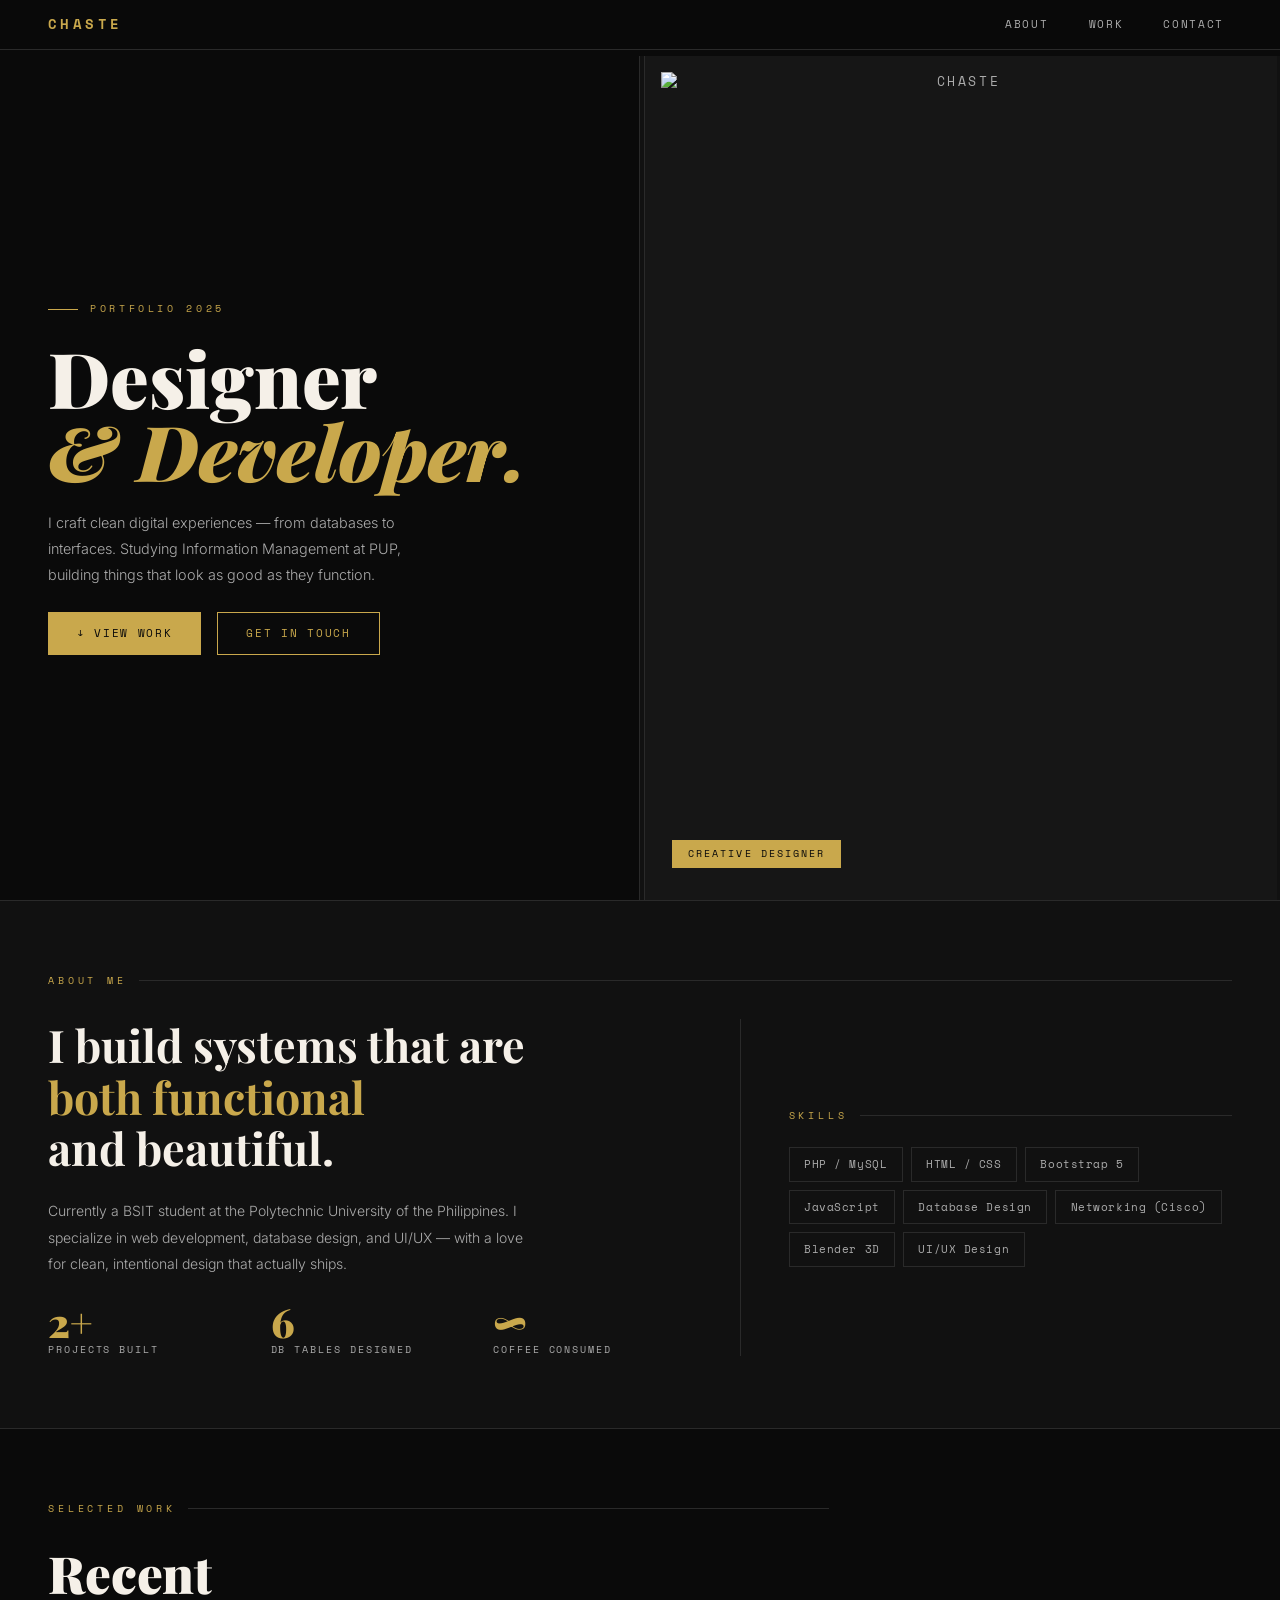
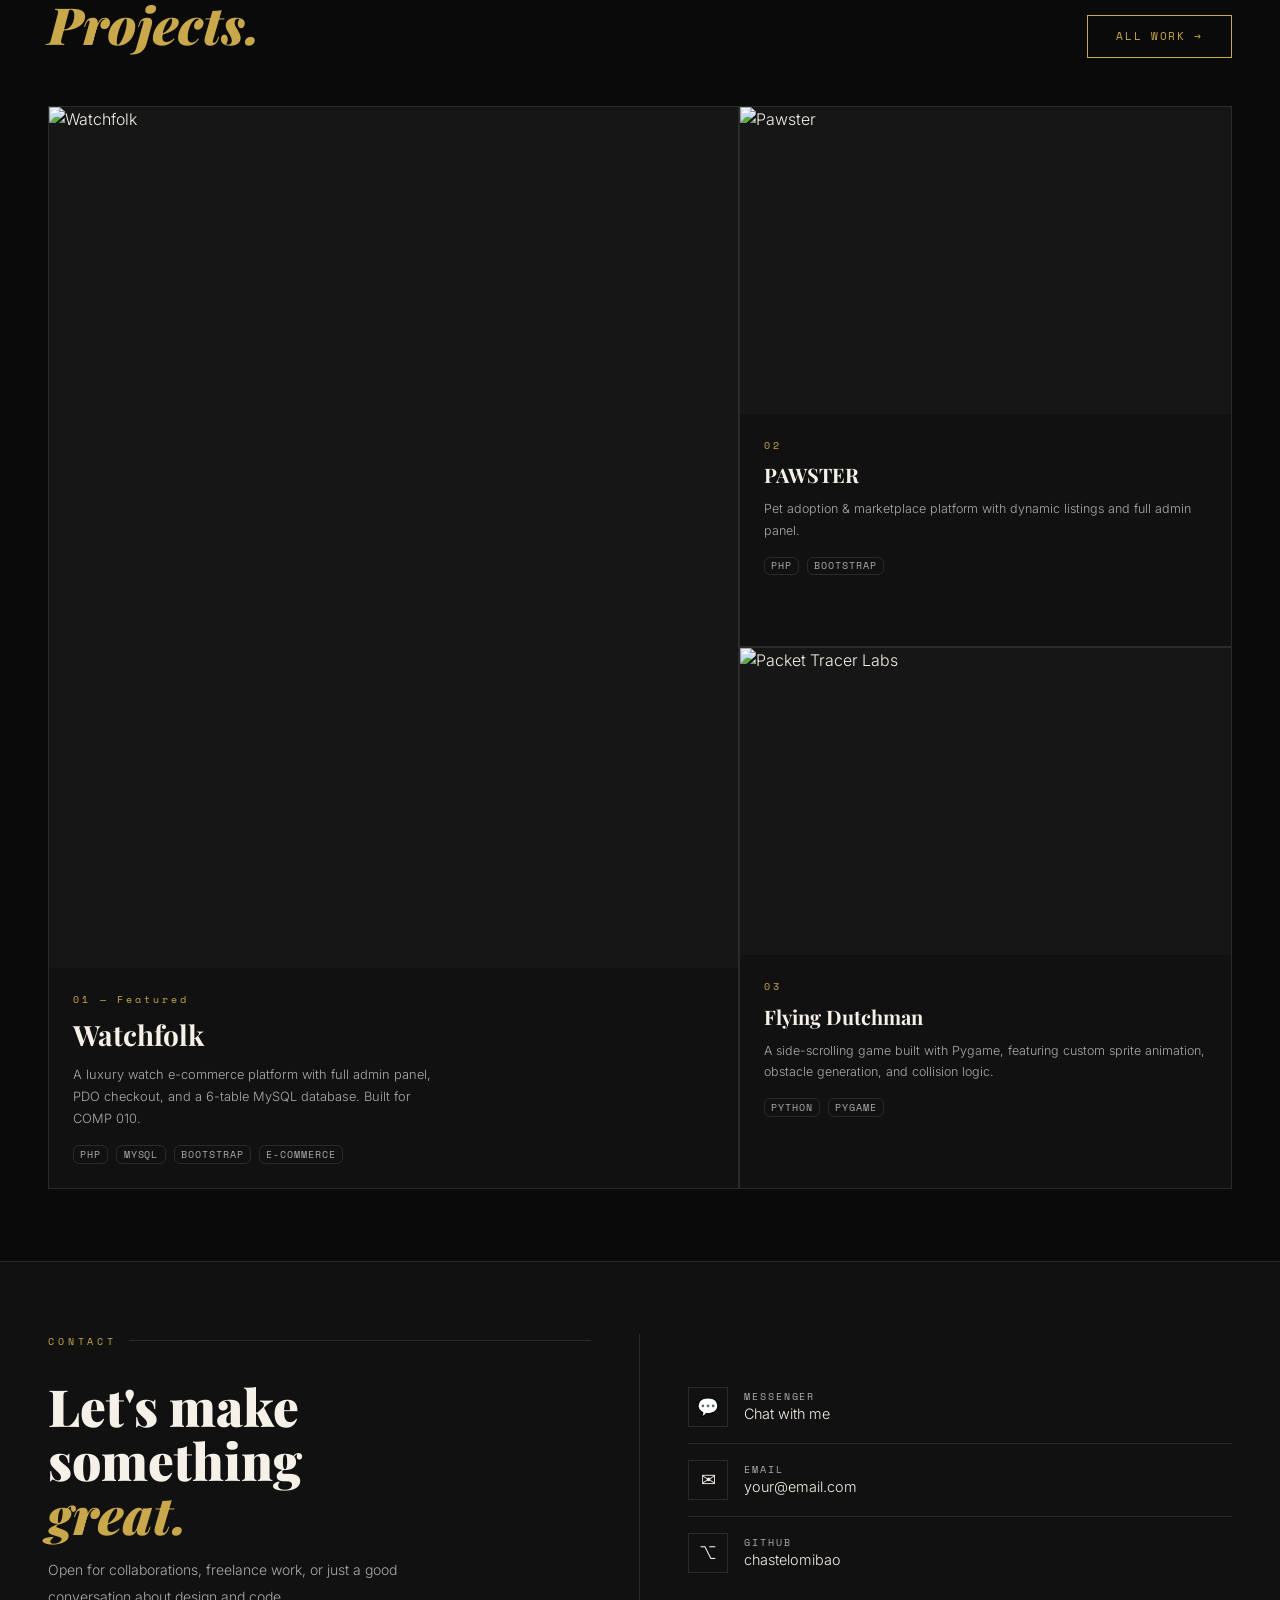
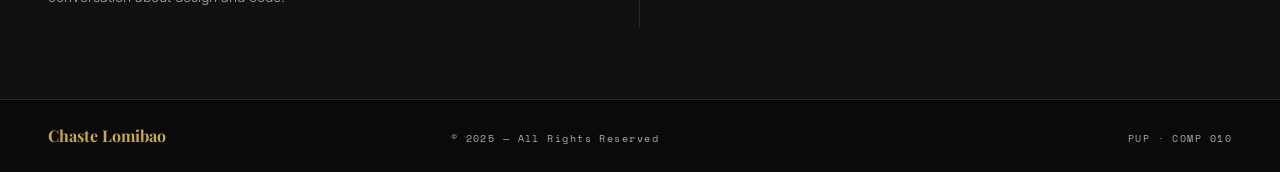
==== index.html @ 13c9e8bd "fixed images, project cards info" ====
<!DOCTYPE html>
<html lang="en">
<head>
  <meta charset="UTF-8" />
  <meta name="viewport" content="width=device-width, initial-scale=1.0"/>
  <title>Chaste — Portfolio</title>
  <link href="https://cdn.jsdelivr.net/npm/bootstrap@5.3.3/dist/css/bootstrap.min.css" rel="stylesheet"/>
  <link href="https://fonts.googleapis.com/css2?family=Playfair+Display:ital,wght@0,700;0,900;1,700&family=Inter:wght@300;400;500;600&family=Space+Mono:wght@400;700&display=swap" rel="stylesheet"/>
  <link rel="stylesheet" href="resources/index.css">
</head>
<body>

  <!-- NAVBAR -->
  <nav class="navbar navbar-expand-md fixed-top">
    <div class="container-fluid px-4 px-md-5">
      <a class="navbar-brand" href="#">Chaste</a>
      <button class="navbar-toggler" type="button" data-bs-toggle="collapse" data-bs-target="#navMenu">
        <span class="navbar-toggler-icon"></span>
      </button>
      <div class="collapse navbar-collapse justify-content-end" id="navMenu">
        <ul class="navbar-nav gap-md-4">
          <li class="nav-item"><a class="nav-link" href="#about">About</a></li>
          <li class="nav-item"><a class="nav-link" href="#projects">Work</a></li>
          <li class="nav-item"><a class="nav-link" href="#contact">Contact</a></li>
        </ul>
      </div>
    </div>
  </nav>

  <!-- HERO -->
  <section class="hero d-flex align-items-center border-bottom border-custom">
    <div class="container-fluid px-0">
      <div class="row g-0 align-items-stretch">
        <div class="col-md-6 d-flex flex-column justify-content-center px-4 px-md-5 py-5 border-end border-custom">
          <p class="hero-eyebrow mb-4">Portfolio 2025</p>
          <h1 class="hero-headline mb-4">
            Designer<br>
            <em>&amp; Developer.</em>
          </h1>
          <p class="text-muted mb-4" style="font-size:0.9rem; line-height:1.8; max-width:380px;">
            I craft clean digital experiences — from databases to interfaces. Studying Information Management at PUP, building things that look as good as they function.
          </p>
          <div class="d-flex flex-wrap gap-3">
            <a href="#projects" class="btn btn-gold">↓ View Work</a>
            <a href="#contact" class="btn btn-outline-gold">Get in Touch</a>
          </div>
        </div>
        <div class="col-md-6 hero-photo-box">
          <div class="hero-photo-frame">
            
            <div class="hero-photo-placeholder"><img src="resources/image/chastepogi.jpg" alt="Chaste"></div>
          </div>
          <span class="hero-tag">Creative Designer</span>
        </div>
      </div>
    </div>
  </section>

  <!-- ABOUT -->
  <section class="bg-charcoal border-bottom border-custom py-5" id="about">
    <div class="container-fluid px-4 px-md-5 py-4">
      <div class="section-label">About Me</div>
      <div class="row">
        <div class="col-lg-7 pe-lg-5 border-end border-custom">
          <p class="display-quote mb-4">
            I build systems that are<br>
            <span>both functional</span><br>
            and beautiful.
          </p>
          <p class="text-muted mb-4" style="font-size:0.875rem; line-height:1.9; max-width:480px;">
            Currently a BSIT student at the Polytechnic University of the Philippines. I specialize in web development, database design, and UI/UX — with a love for clean, intentional design that actually ships.
          </p>
          <div class="row g-4">
            <div class="col-4">
              <div class="stat-num">2+</div>
              <div class="stat-label">Projects Built</div>
            </div>
            <div class="col-4">
              <div class="stat-num">6</div>
              <div class="stat-label">DB Tables Designed</div>
            </div>
            <div class="col-4">
              <div class="stat-num">∞</div>
              <div class="stat-label">Coffee Consumed</div>
            </div>
          </div>
        </div>
        <div class="col-lg-5 ps-lg-5 mt-5 mt-lg-0 d-flex flex-column justify-content-center">
          <div class="section-label" style="margin-bottom:1.5rem;">Skills</div>
          <div class="d-flex flex-wrap gap-2">
            <span class="skill-badge">PHP / MySQL</span>
            <span class="skill-badge">HTML / CSS</span>
            <span class="skill-badge">Bootstrap 5</span>
            <span class="skill-badge">JavaScript</span>
            <span class="skill-badge">Database Design</span>
            <span class="skill-badge">Networking (Cisco)</span>
            <span class="skill-badge">Blender 3D</span>
            <span class="skill-badge">UI/UX Design</span>
          </div>
        </div>
      </div>
    </div>
  </section>

  <!-- PROJECTS -->
  <section class="py-5" id="projects">
    <div class="container-fluid px-4 px-md-5 py-4">
      <div class="row align-items-end mb-5">
        <div class="col-md-8">
          <div class="section-label">Selected Work</div>
          <h2 class="section-title">Recent<br><em>Projects.</em></h2>
        </div>
        <div class="col-md-4 text-md-end mt-3 mt-md-0">
          <a href="#contact" class="btn btn-outline-gold">All Work →</a>
        </div>
      </div>

      <div class="row g-0">
        <!-- Featured -->
        <div class="col-lg-7">
          <div class="project-card featured h-100">
            <div class="project-thumb">
            
              <img src="resources/image/watchfolk.jpg" alt="Watchfolk">
            </div>
            <div class="p-4">
              <div class="project-num mb-2">01 — Featured</div>
              <div class="project-name fs-3 mb-2">Watchfolk</div>
              <p class="text-muted" style="font-size:0.8rem; line-height:1.7; max-width:380px;">A luxury watch e-commerce platform with full admin panel, PDO checkout, and a 6-table MySQL database. Built for COMP 010.</p>
              <div class="d-flex flex-wrap gap-2 mt-2">
                <span class="badge badge-tag">PHP</span>
                <span class="badge badge-tag">MySQL</span>
                <span class="badge badge-tag">Bootstrap</span>
                <span class="badge badge-tag">E-Commerce</span>
              </div>
            </div>
          </div>
        </div>

        <!-- Side cards -->
        <div class="col-lg-5">
          <div class="row g-0 h-100">
            <div class="col-12">
              <div class="project-card">
                <div class="project-thumb">
                  <!-- Replace with: <img src="resources/image/pawster.jpg" alt="PAWSTER"> -->
                  <img src="resources/image/pawster.jpg" alt="Pawster">
                </div>
                <div class="p-4">
                  <div class="project-num mb-2">02</div>
                  <div class="project-name fs-5 mb-2">PAWSTER</div>
                  <p class="text-muted" style="font-size:0.78rem; line-height:1.7;">Pet adoption &amp; marketplace platform with dynamic listings and full admin panel.</p>
                  <div class="d-flex flex-wrap gap-2 mt-2">
                    <span class="badge badge-tag">PHP</span>
                    <span class="badge badge-tag">Bootstrap</span>
                  </div>
                </div>
              </div>
            </div>
            <div class="col-12">
              <div class="project-card">
                <div class="project-thumb">
                 
                  <img src="resources/image/flying-dutchman.jpg" alt="Packet Tracer Labs">
                </div>
                <div class="p-4">
                  <div class="project-num mb-2">03</div>
                  <div class="project-name fs-5 mb-2">Flying Dutchman</div>
                  <p class="text-muted" style="font-size:0.78rem; line-height:1.7;">A side-scrolling game built with Pygame, featuring custom sprite animation, obstacle generation, and collision logic.</p>
                  <div class="d-flex flex-wrap gap-2 mt-2">
                    <span class="badge badge-tag">Python</span>
                    <span class="badge badge-tag">Pygame</span>
                  </div>
                </div>
              </div>
            </div>
          </div>
        </div>
      </div>
    </div>
  </section>

  <!-- CONTACT -->
  <section class="bg-charcoal border-top border-custom py-5" id="contact">
    <div class="container-fluid px-4 px-md-5 py-4">
      <div class="row">
        <div class="col-lg-6 pe-lg-5 border-end border-custom">
          <div class="section-label">Contact</div>
          <h2 class="contact-title mb-3">
            Let's make<br>
            something<br>
            <em>great.</em>
          </h2>
          <p class="text-muted" style="font-size:0.875rem; line-height:1.9; max-width:360px;">
            Open for collaborations, freelance work, or just a good conversation about design and code.
          </p>
        </div>
        <div class="col-lg-6 ps-lg-5 mt-5 mt-lg-0 d-flex flex-column justify-content-center">
          <a href="https://m.me/yourprofile" class="contact-link d-flex align-items-center gap-3 py-3 border-bottom border-custom" target="_blank">
            <div class="contact-link-icon d-flex align-items-center justify-content-center">💬</div>
            <div>
              <div class="contact-link-label">Messenger</div>
              <div style="font-size:0.9rem;">Chat with me</div>
            </div>
          </a>
          <a href="mailto:your@email.com" class="contact-link d-flex align-items-center gap-3 py-3 border-bottom border-custom">
            <div class="contact-link-icon d-flex align-items-center justify-content-center">✉</div>
            <div>
              <div class="contact-link-label">Email</div>
              <div style="font-size:0.9rem;">your@email.com</div>
            </div>
          </a>
          <a href="https://github.com/chastelomibao" class="contact-link d-flex align-items-center gap-3 py-3" target="_blank">
            <div class="contact-link-icon d-flex align-items-center justify-content-center">⌥</div>
            <div>
              <div class="contact-link-label">GitHub</div>
              <div style="font-size:0.9rem;">chastelomibao</div>
            </div>
          </a>
        </div>
      </div>
    </div>
  </section>

  <!-- FOOTER -->
  <footer class="py-4">
    <div class="container-fluid px-4 px-md-5">
      <div class="row align-items-center text-center text-md-start">
        <div class="col-md-4 mb-2 mb-md-0">
          <span class="footer-name">Chaste Lomibao</span>
        </div>
        <div class="col-md-4 mb-2 mb-md-0">
          <span class="footer-copy">© 2025 — All Rights Reserved</span>
        </div>
        <div class="col-md-4 text-md-end">
          <span class="footer-copy">PUP · COMP 010</span>
        </div>
      </div>
    </div>
  </footer>

  <script src="https://cdn.jsdelivr.net/npm/bootstrap@5.3.3/dist/js/bootstrap.bundle.min.js"></script>
  <script src="resources/index.js"></script>
</body>
</html>
---- resources/index.css ----
:root {
  --gold: #C9A84C;
  --gold-light: #E8C96A;
  --black: #0A0A0A;
  --charcoal: #111111;
  --surface: #161616;
  --border: #2A2A2A;
  --text-muted: #ABABAB;
  --white: #F5F0E8;
}

body {
  background-color: var(--black);
  color: var(--white);
  font-family: 'Inter', sans-serif;
  font-weight: 300;
}

html { scroll-behavior: smooth; }

.font-serif { font-family: 'Playfair Display', serif; }
.font-mono { font-family: 'Space Mono', monospace; }
.text-gold { color: var(--gold) !important; }
.bg-charcoal { background-color: var(--charcoal) !important; }
.border-custom { border-color: var(--border) !important; }

/* override Bootstrap's default text-muted (too dark on black bg) */
.text-muted { color: var(--text-muted) !important; }

/* NAVBAR */
.navbar {
  background: rgba(10,10,10,0.92);
  backdrop-filter: blur(12px);
  border-bottom: 1px solid var(--border);
}
.navbar-brand {
  font-family: 'Space Mono', monospace;
  font-weight: 700;
  font-size: 0.85rem;
  letter-spacing: 0.25em;
  text-transform: uppercase;
  color: var(--gold) !important;
}
.navbar-nav .nav-link {
  font-family: 'Space Mono', monospace;
  font-size: 0.7rem;
  letter-spacing: 0.15em;
  text-transform: uppercase;
  color: var(--text-muted) !important;
  transition: color 0.2s;
}
.navbar-nav .nav-link:hover { color: var(--gold) !important; }
.navbar-toggler { border-color: var(--border); }
.navbar-toggler-icon {
  background-image: url("data:image/svg+xml,%3csvg xmlns='http://www.w3.org/2000/svg' viewBox='0 0 30 30'%3e%3cpath stroke='rgba(201,168,76,1)' stroke-width='2' stroke-linecap='round' stroke-miterlimit='10' d='M4 7h22M4 15h22M4 23h22'/%3e%3c/svg%3e");
}

/* BUTTONS */
.btn-gold {
  background-color: var(--gold);
  border-color: var(--gold);
  color: var(--black);
  font-family: 'Space Mono', monospace;
  font-size: 0.7rem;
  letter-spacing: 0.15em;
  text-transform: uppercase;
  padding: 0.75rem 1.75rem;
  border-radius: 0;
}
.btn-gold:hover {
  background-color: var(--gold-light);
  border-color: var(--gold-light);
  color: var(--black);
}
.btn-outline-gold {
  background-color: transparent;
  border: 1px solid var(--gold);
  color: var(--gold);
  font-family: 'Space Mono', monospace;
  font-size: 0.7rem;
  letter-spacing: 0.15em;
  text-transform: uppercase;
  padding: 0.75rem 1.75rem;
  border-radius: 0;
}
.btn-outline-gold:hover {
  background-color: var(--gold);
  color: var(--black);
}

/* HERO */
.hero { padding-top: 56px; min-height: 100vh; }
.hero-eyebrow {
  font-family: 'Space Mono', monospace;
  font-size: 0.65rem;
  letter-spacing: 0.35em;
  text-transform: uppercase;
  color: var(--gold);
}
.hero-eyebrow::before {
  content: '';
  display: inline-block;
  width: 30px;
  height: 1px;
  background: var(--gold);
  margin-right: 0.75rem;
  vertical-align: middle;
}
.hero-headline {
  font-family: 'Playfair Display', serif;
  font-size: clamp(3rem, 6vw, 5.5rem);
  font-weight: 900;
  line-height: 0.95;
}
.hero-headline em { font-style: italic; color: var(--gold); display: block; }

/* Portrait photo frame: fills the column height, anchored to bottom */
.hero-photo-box {
  background: var(--charcoal);
  position: relative;
  display: flex;
  align-items: flex-end;
  justify-content: center;
  overflow: hidden;
  min-height: calc(100vh - 56px);
}
.hero-photo-frame {
  height: 100%;
  max-height: calc(100vh - 56px);
  aspect-ratio: 3 / 4;
  background: var(--surface);
  border-left: 1px solid var(--border);
  position: relative;
  overflow: hidden;
}
.hero-photo-frame img {
  width: 100%;
  height: 100%;
  object-fit: cover;
  object-position: top center;
  display: block;
}
.hero-photo-placeholder {
  width: 100%;
  height: 100%;
  display: flex;
  align-items: center;
  justify-content: center;
  font-family: 'Space Mono', monospace;
  font-size: 0.8rem;
  letter-spacing: 0.2em;
  text-transform: uppercase;
  color: var(--text-muted);
  text-align: center;
  padding: 1rem;
}
.hero-tag {
  position: absolute;
  bottom: 2rem;
  left: 2rem;
  background: var(--gold);
  color: var(--black);
  font-family: 'Space Mono', monospace;
  font-size: 0.65rem;
  letter-spacing: 0.2em;
  text-transform: uppercase;
  padding: 0.4rem 1rem;
  z-index: 2;
}

/* SECTION LABEL */
.section-label {
  font-family: 'Space Mono', monospace;
  font-size: 0.6rem;
  letter-spacing: 0.4em;
  text-transform: uppercase;
  color: var(--gold);
  display: flex;
  align-items: center;
  gap: 0.75rem;
  margin-bottom: 2rem;
}
.section-label::after { content: ''; flex: 1; height: 1px; background: var(--border); }

/* ABOUT */
.display-quote {
  font-family: 'Playfair Display', serif;
  font-size: clamp(2rem, 3.5vw, 3rem);
  font-weight: 700;
  line-height: 1.15;
}
.display-quote span { color: var(--gold); }
.skill-badge {
  font-family: 'Space Mono', monospace;
  font-size: 0.7rem;
  letter-spacing: 0.05em;
  color: var(--text-muted);
  border: 1px solid var(--border);
  background: transparent;
  padding: 0.5rem 0.9rem;
  display: inline-block;
}
.stat-num {
  font-family: 'Playfair Display', serif;
  font-size: 2.5rem;
  font-weight: 900;
  color: var(--gold);
  line-height: 1;
}
.stat-label {
  font-family: 'Space Mono', monospace;
  font-size: 0.6rem;
  letter-spacing: 0.2em;
  text-transform: uppercase;
  color: var(--text-muted);
}

/* PROJECTS */
.section-title {
  font-family: 'Playfair Display', serif;
  font-size: clamp(2.5rem, 4vw, 3.5rem);
  font-weight: 900;
  line-height: 1;
}
.section-title em { font-style: italic; color: var(--gold); }
.project-card {
  background: var(--charcoal);
  border: 1px solid var(--border);
  border-radius: 0;
  overflow: hidden;
  transition: border-color 0.2s;
  height: 100%;
}
.project-card:hover { border-color: var(--gold); }
.project-thumb {
  aspect-ratio: 16/10;
  background: var(--surface);
  display: flex;
  align-items: center;
  justify-content: center;
  transition: transform 0.4s ease;
  overflow: hidden;
}
.project-thumb img {
  width: 100%;
  height: 100%;
  object-fit: cover;
  display: block;
}
.project-card.featured .project-thumb { aspect-ratio: 4/5; }
.project-card:hover .project-thumb { transform: scale(1.03); }
.ph-text {
  font-family: 'Playfair Display', serif;
  font-size: 4rem;
  font-weight: 900;
  color: rgba(201,168,76,0.12);
}
.project-num {
  font-family: 'Space Mono', monospace;
  font-size: 0.6rem;
  letter-spacing: 0.3em;
  color: var(--gold);
}
.project-name { font-family: 'Playfair Display', serif; font-weight: 700; color: var(--white); }
.project-card.featured .project-name { font-size: 1.8rem; }
.badge-tag {
  font-family: 'Space Mono', monospace;
  font-size: 0.6rem;
  letter-spacing: 0.1em;
  text-transform: uppercase;
  color: var(--text-muted);
  border: 1px solid var(--border);
  background: transparent;
  font-weight: 400;
}

/* CONTACT */
.contact-title {
  font-family: 'Playfair Display', serif;
  font-size: clamp(2.5rem, 4vw, 4rem);
  font-weight: 900;
  line-height: 1.05;
}
.contact-title em { color: var(--gold); font-style: italic; }
.contact-link { text-decoration: none; color: var(--white); transition: color 0.2s; }
.contact-link:hover { color: var(--gold); }
.contact-link-icon {
  width: 40px;
  height: 40px;
  border: 1px solid var(--border);
  transition: border-color 0.2s, color 0.2s;
  font-size: 1.1rem;
}
.contact-link:hover .contact-link-icon { border-color: var(--gold); color: var(--gold); }
.contact-link-label {
  font-family: 'Space Mono', monospace;
  font-size: 0.6rem;
  letter-spacing: 0.2em;
  text-transform: uppercase;
  color: var(--text-muted);
}

footer { background: var(--black); border-top: 1px solid var(--border); }
.footer-name { font-family: 'Playfair Display', serif; font-weight: 700; color: var(--gold); }
.footer-copy { font-family: 'Space Mono', monospace; font-size: 0.6rem; letter-spacing: 0.15em; color: var(--text-muted); }

@media (max-width: 767px) {
  .hero-photo-box { min-height: 70vh; }
  .hero-photo-frame { max-height: 70vh; }
}
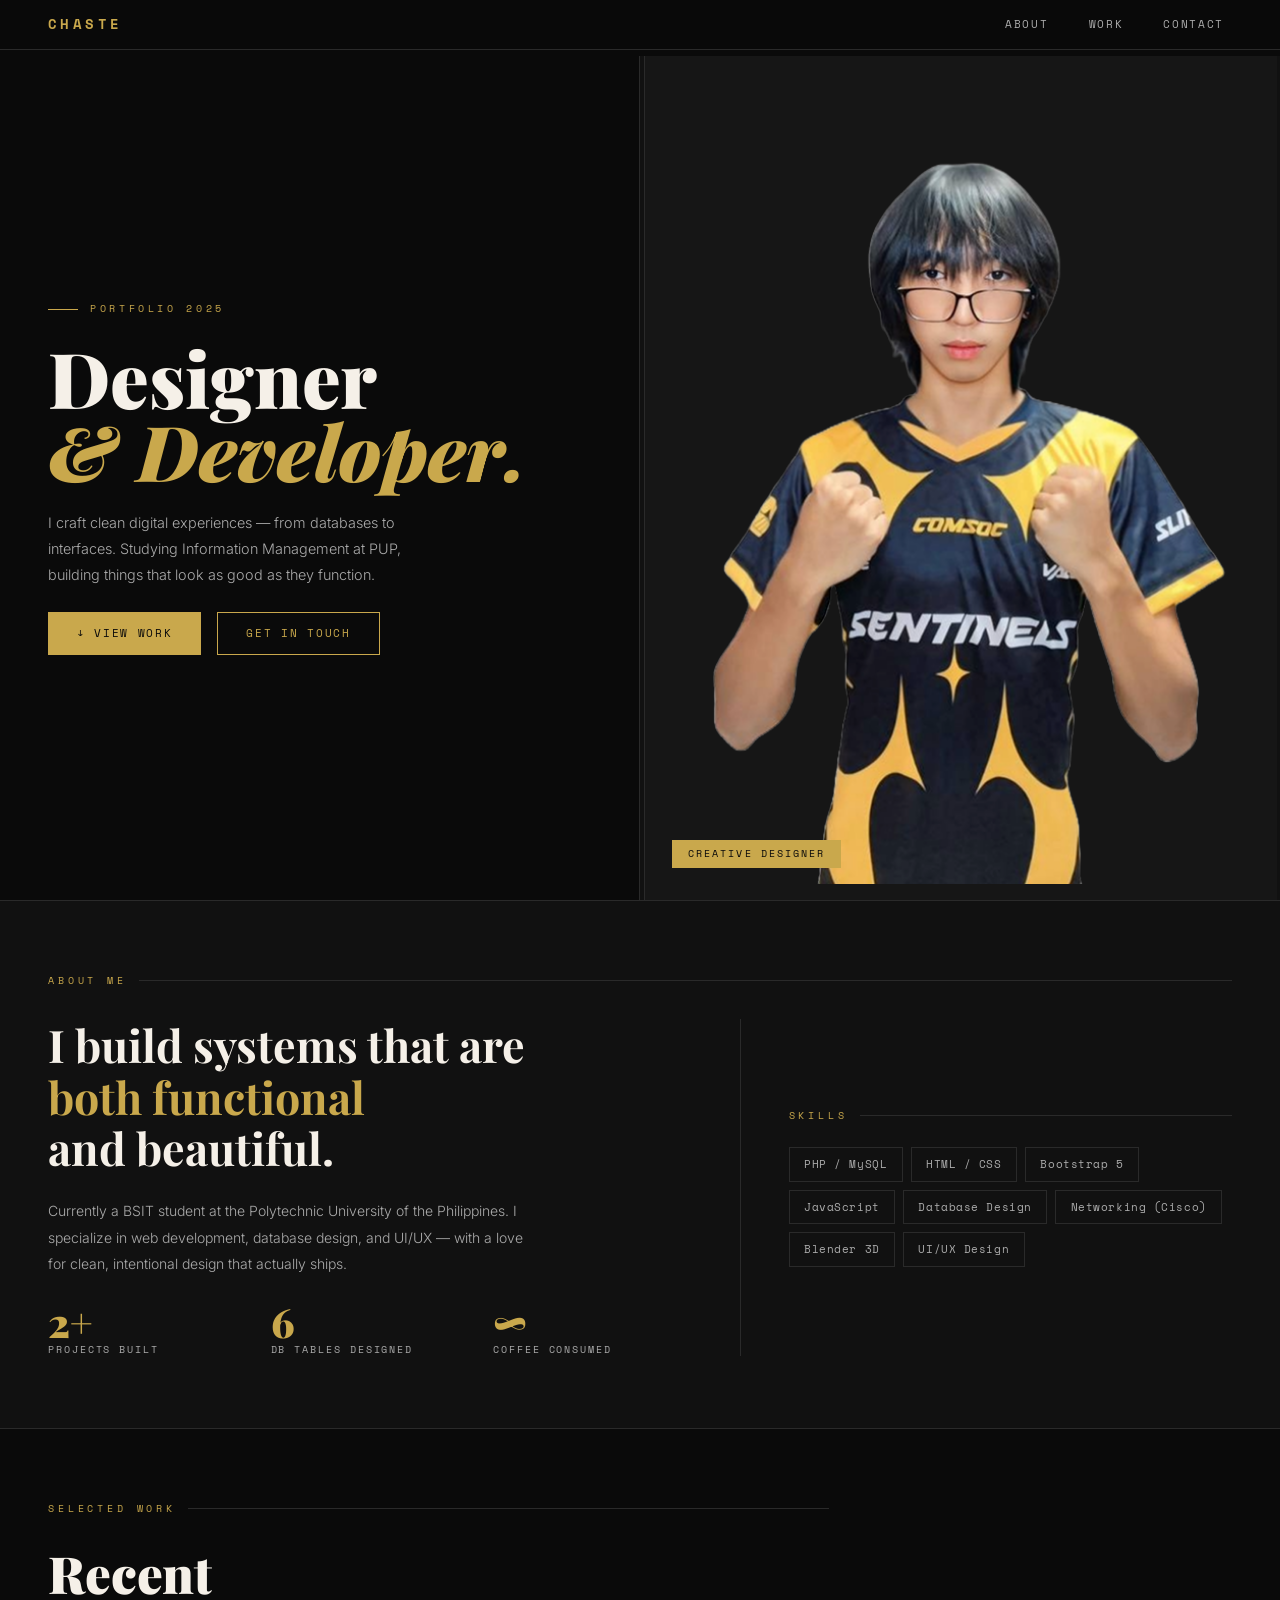
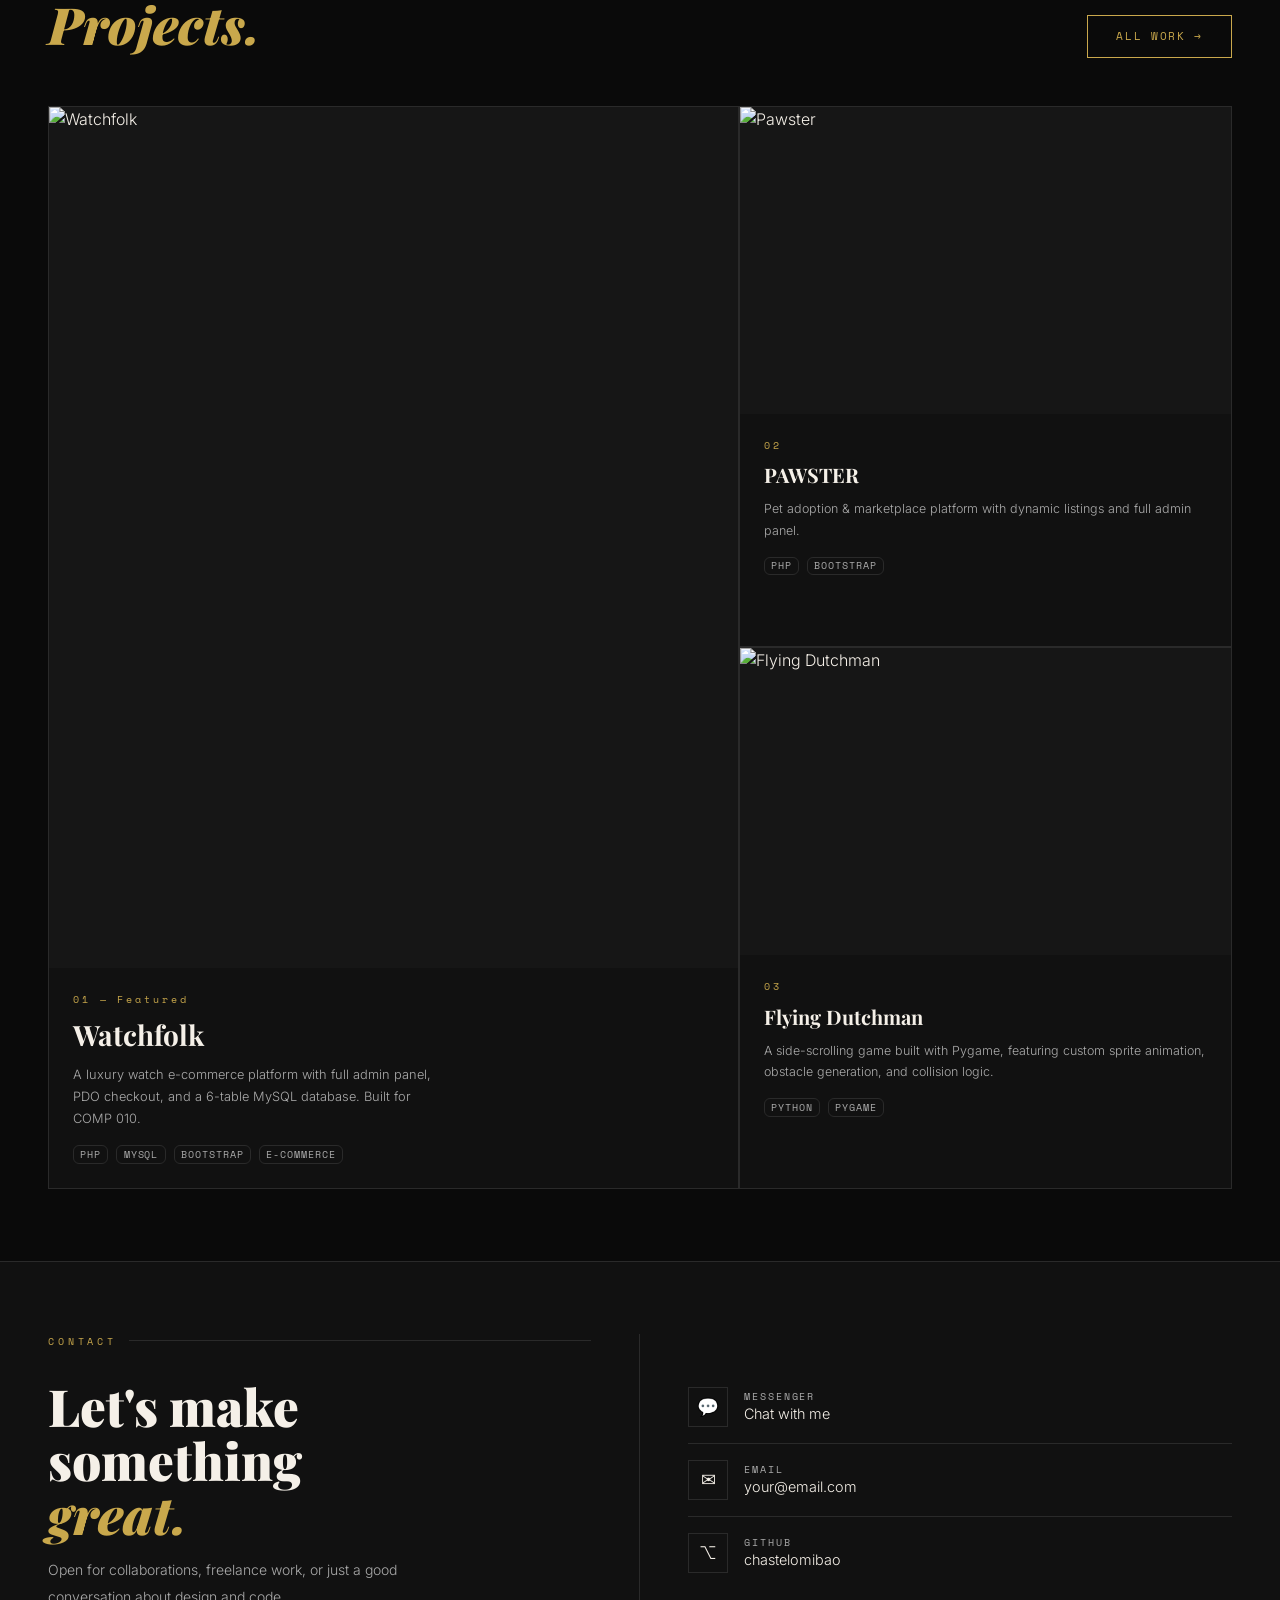
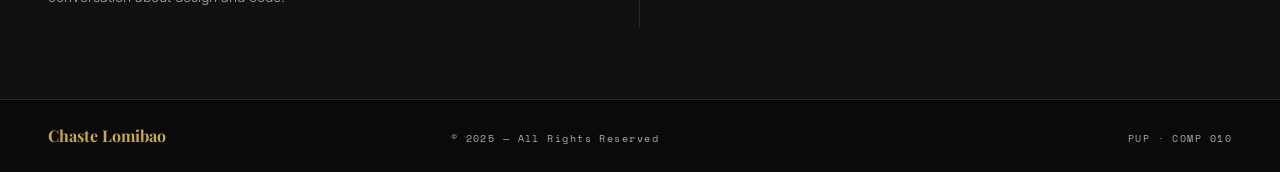
==== commit 250f4922: "more changes to images" ====
--- a/index.html
+++ b/index.html
@@ -48,7 +48,7 @@
         <div class="col-md-6 hero-photo-box">
           <div class="hero-photo-frame">
             
-            <div class="hero-photo-placeholder"><img src="resources/image/chastepogi.jpg" alt="Chaste"></div>
+            <div class="hero-photo-placeholder"><img src="resources/images/chastepogi.png" alt="Chaste"></div>
           </div>
           <span class="hero-tag">Creative Designer</span>
         </div>
@@ -121,7 +121,7 @@
           <div class="project-card featured h-100">
             <div class="project-thumb">
             
-              <img src="resources/image/watchfolk.jpg" alt="Watchfolk">
+              <img src="resources/images/watchfolk.jpg" alt="Watchfolk">
             </div>
             <div class="p-4">
               <div class="project-num mb-2">01 — Featured</div>
@@ -144,7 +144,7 @@
               <div class="project-card">
                 <div class="project-thumb">
                   <!-- Replace with: <img src="resources/image/pawster.jpg" alt="PAWSTER"> -->
-                  <img src="resources/image/pawster.jpg" alt="Pawster">
+                  <img src="resources/images/pawster.jpg" alt="Pawster">
                 </div>
                 <div class="p-4">
                   <div class="project-num mb-2">02</div>
@@ -161,7 +161,7 @@
               <div class="project-card">
                 <div class="project-thumb">
                  
-                  <img src="resources/image/flying-dutchman.jpg" alt="Packet Tracer Labs">
+                  <img src="resources/images/flying-dutchman.jpg" alt="Flying Dutchman">
                 </div>
                 <div class="p-4">
                   <div class="project-num mb-2">03</div>
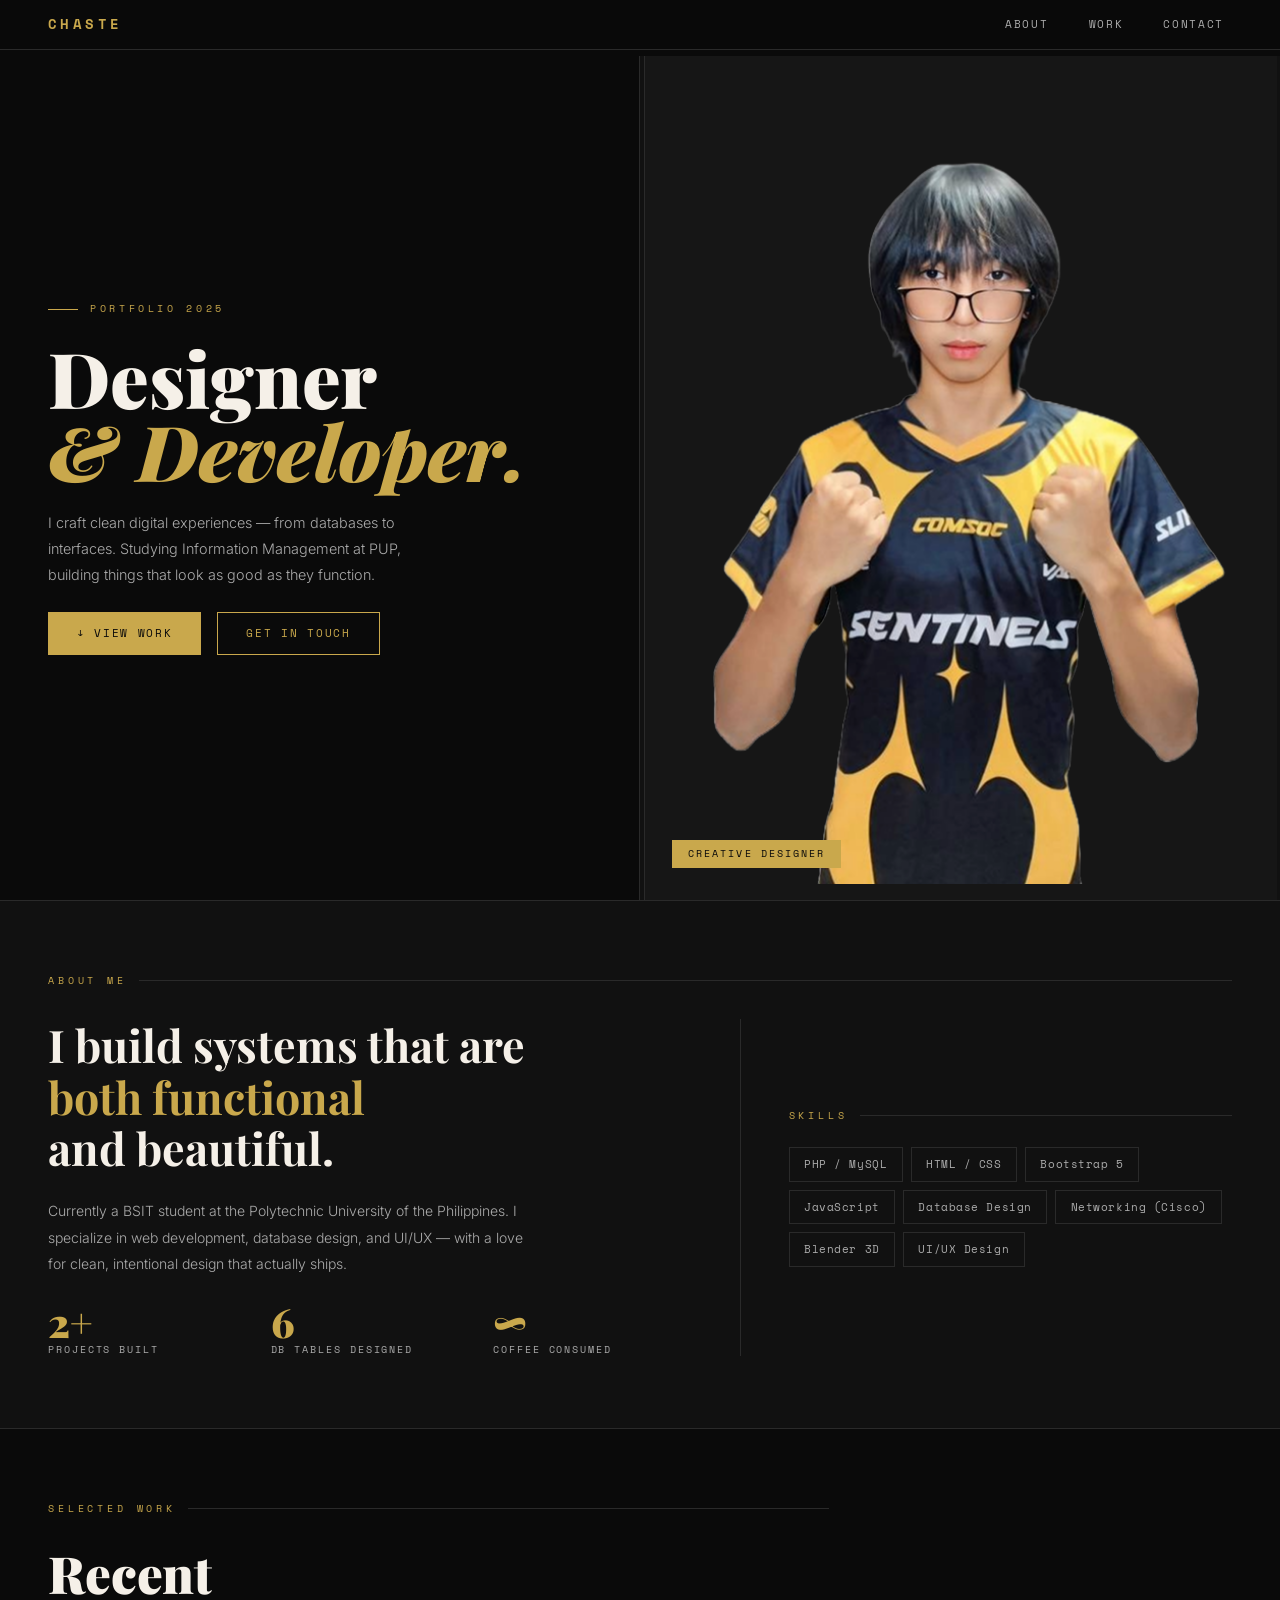
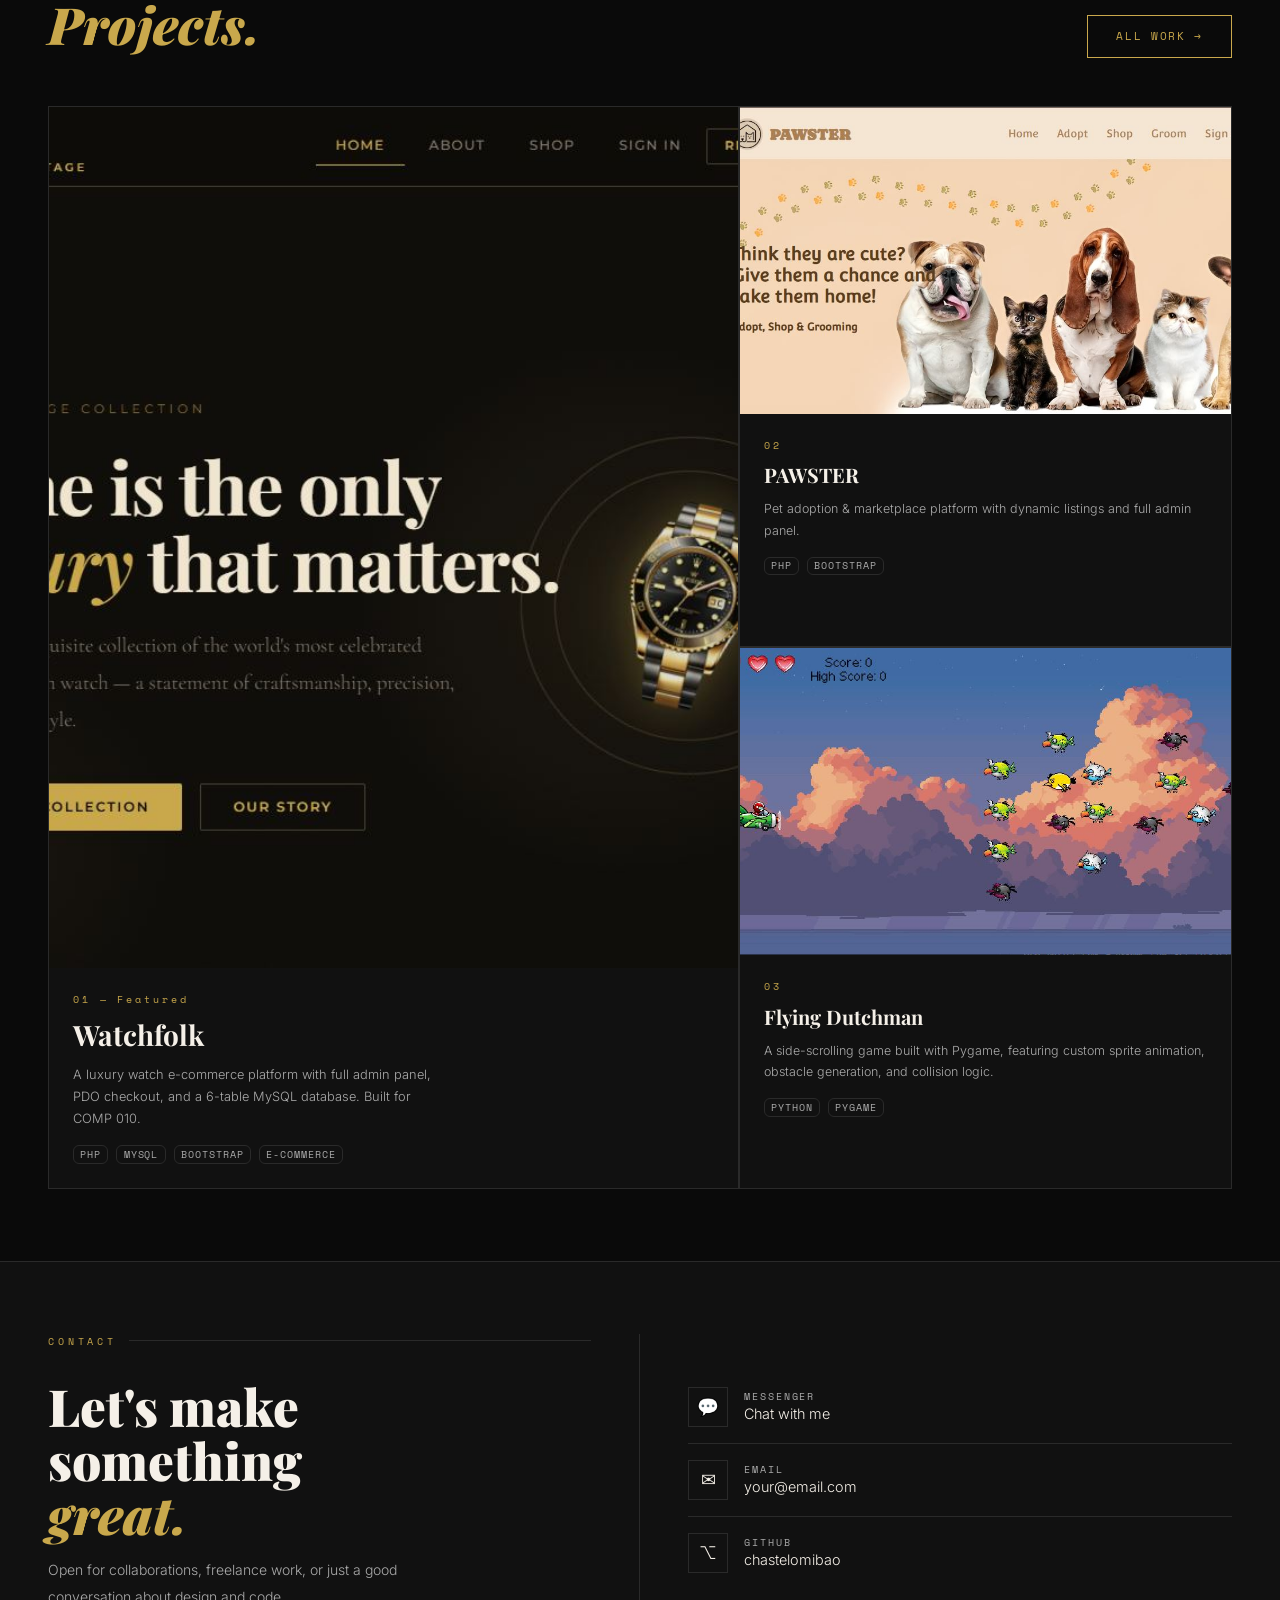
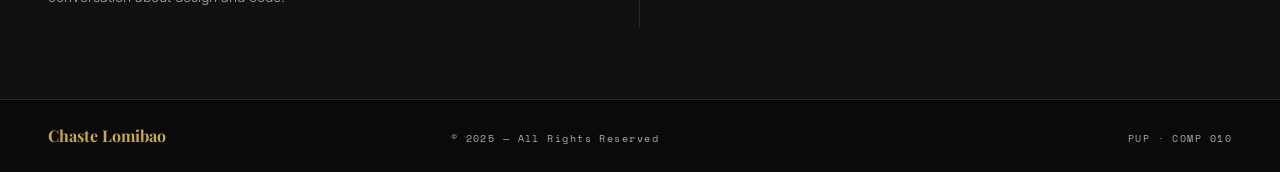
==== commit 76d3a9aa: "more changes on images omg" ====
--- a/index.html
+++ b/index.html
@@ -121,7 +121,7 @@
           <div class="project-card featured h-100">
             <div class="project-thumb">
             
-              <img src="resources/images/watchfolk.jpg" alt="Watchfolk">
+              <img src="resources/images/watchfolk.JPG" alt="Watchfolk">
             </div>
             <div class="p-4">
               <div class="project-num mb-2">01 — Featured</div>
@@ -144,7 +144,7 @@
               <div class="project-card">
                 <div class="project-thumb">
                   <!-- Replace with: <img src="resources/image/pawster.jpg" alt="PAWSTER"> -->
-                  <img src="resources/images/pawster.jpg" alt="Pawster">
+                  <img src="resources/images/pawster.JPG" alt="Pawster">
                 </div>
                 <div class="p-4">
                   <div class="project-num mb-2">02</div>
@@ -161,7 +161,7 @@
               <div class="project-card">
                 <div class="project-thumb">
                  
-                  <img src="resources/images/flying-dutchman.jpg" alt="Flying Dutchman">
+                  <img src="resources/images/flying-dutchman.JPG" alt="Flying Dutchman">
                 </div>
                 <div class="p-4">
                   <div class="project-num mb-2">03</div>
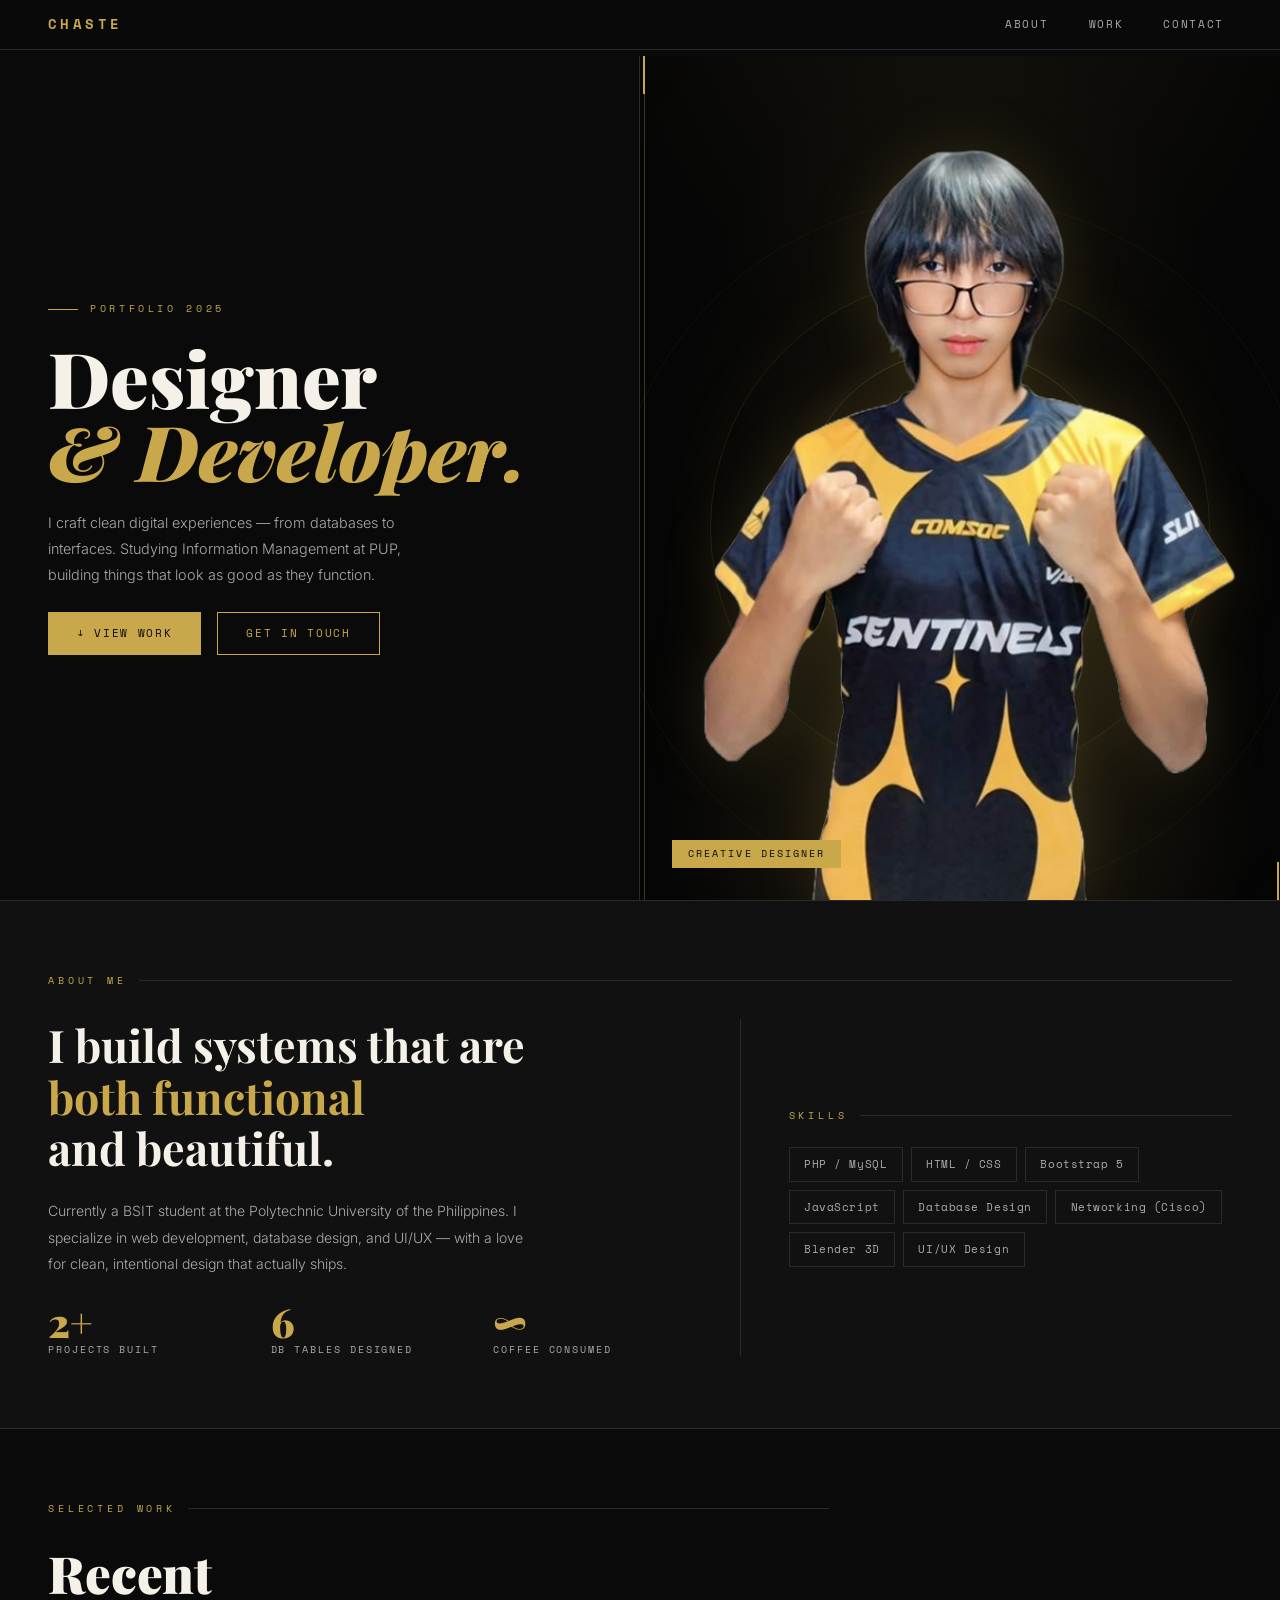
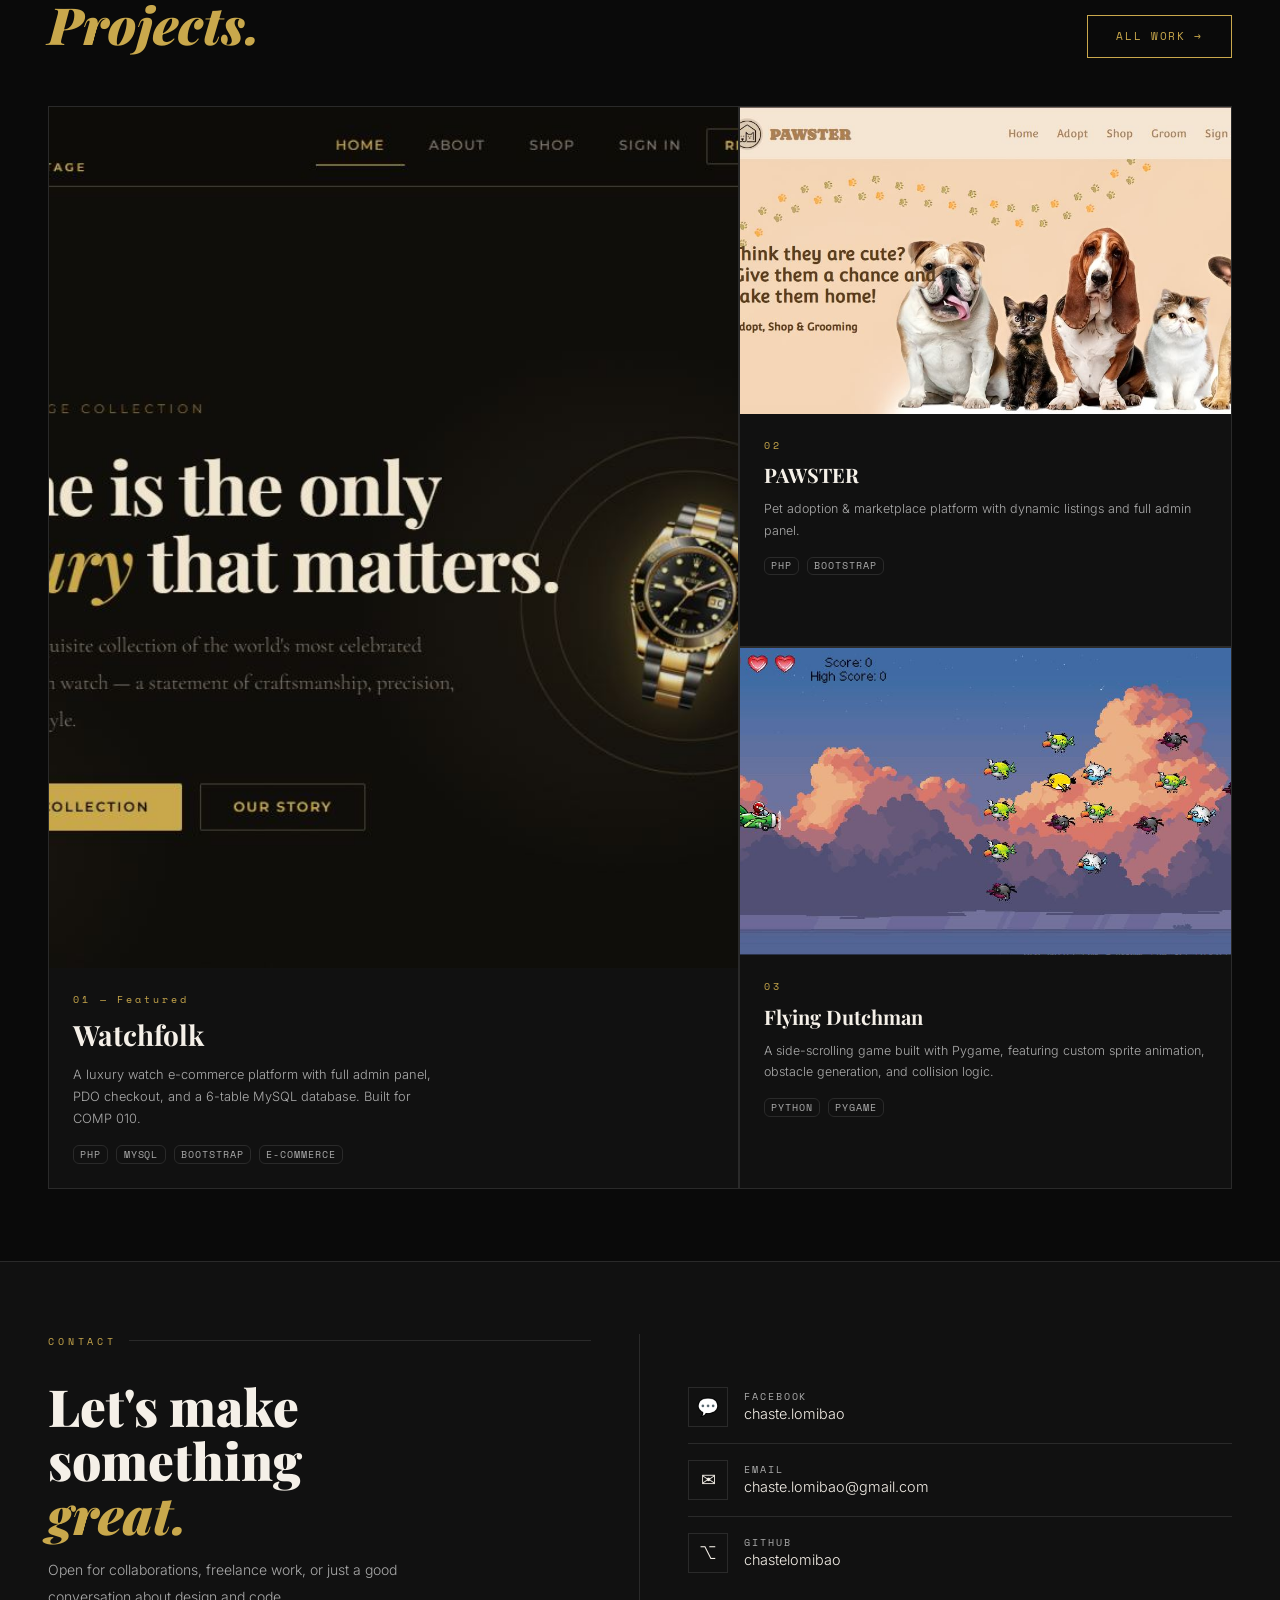
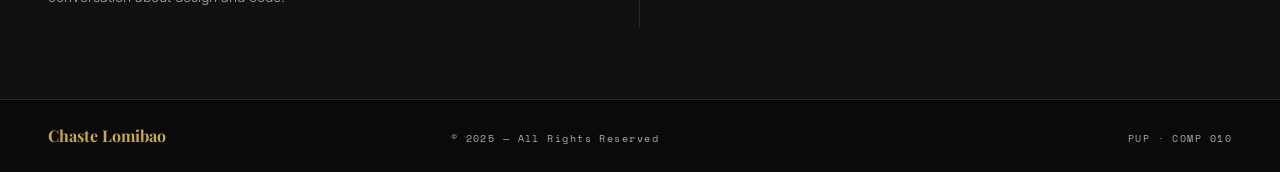
==== commit d4a356ef: "changed soc links, changed overall design of hero image" ====
--- a/index.html
+++ b/index.html
@@ -46,8 +46,14 @@
           </div>
         </div>
         <div class="col-md-6 hero-photo-box">
+          <!-- Aura background layers -->
+          <div class="hero-aura-bg">
+            <div class="aura-ring aura-ring-1"></div>
+            <div class="aura-ring aura-ring-2"></div>
+            <div class="aura-ring aura-ring-3"></div>
+            <div class="aura-particles" id="auraParticles"></div>
+          </div>
           <div class="hero-photo-frame">
-            
             <div class="hero-photo-placeholder"><img src="resources/images/chastepogi.png" alt="Chaste"></div>
           </div>
           <span class="hero-tag">Creative Designer</span>
@@ -118,10 +124,10 @@
       <div class="row g-0">
         <!-- Featured -->
         <div class="col-lg-7">
-          <div class="project-card featured h-100">
+          <div class="project-card featured h-100" data-lightbox="resources/images/watchfolk.JPG" data-title="Watchfolk" data-desc="A luxury watch e-commerce platform with full admin panel, PDO checkout, and a 6-table MySQL database. Built for COMP 010.">
             <div class="project-thumb">
-            
               <img src="resources/images/watchfolk.JPG" alt="Watchfolk">
+              <div class="project-expand-hint">🔍 Click to expand</div>
             </div>
             <div class="p-4">
               <div class="project-num mb-2">01 — Featured</div>
@@ -141,10 +147,10 @@
         <div class="col-lg-5">
           <div class="row g-0 h-100">
             <div class="col-12">
-              <div class="project-card">
+              <div class="project-card" data-lightbox="resources/images/pawster.JPG" data-title="PAWSTER" data-desc="Pet adoption &amp; marketplace platform with dynamic listings and full admin panel.">
                 <div class="project-thumb">
-                  <!-- Replace with: <img src="resources/image/pawster.jpg" alt="PAWSTER"> -->
                   <img src="resources/images/pawster.JPG" alt="Pawster">
+                  <div class="project-expand-hint">🔍 Click to expand</div>
                 </div>
                 <div class="p-4">
                   <div class="project-num mb-2">02</div>
@@ -158,10 +164,10 @@
               </div>
             </div>
             <div class="col-12">
-              <div class="project-card">
+              <div class="project-card" data-lightbox="resources/images/flying-dutchman.JPG" data-title="Flying Dutchman" data-desc="A side-scrolling game built with Pygame, featuring custom sprite animation, obstacle generation, and collision logic.">
                 <div class="project-thumb">
-                 
                   <img src="resources/images/flying-dutchman.JPG" alt="Flying Dutchman">
+                  <div class="project-expand-hint">🔍 Click to expand</div>
                 </div>
                 <div class="p-4">
                   <div class="project-num mb-2">03</div>
@@ -196,18 +202,18 @@
           </p>
         </div>
         <div class="col-lg-6 ps-lg-5 mt-5 mt-lg-0 d-flex flex-column justify-content-center">
-          <a href="https://m.me/yourprofile" class="contact-link d-flex align-items-center gap-3 py-3 border-bottom border-custom" target="_blank">
+          <a href="https://www.facebook.com/chaste.lomibao" class="contact-link d-flex align-items-center gap-3 py-3 border-bottom border-custom" target="_blank">
             <div class="contact-link-icon d-flex align-items-center justify-content-center">💬</div>
             <div>
-              <div class="contact-link-label">Messenger</div>
-              <div style="font-size:0.9rem;">Chat with me</div>
+              <div class="contact-link-label">Facebook</div>
+              <div style="font-size:0.9rem;">chaste.lomibao</div>
             </div>
           </a>
-          <a href="mailto:your@email.com" class="contact-link d-flex align-items-center gap-3 py-3 border-bottom border-custom">
+          <a href="mailto:chaste.lomibao@gmail.com" class="contact-link d-flex align-items-center gap-3 py-3 border-bottom border-custom">
             <div class="contact-link-icon d-flex align-items-center justify-content-center">✉</div>
             <div>
               <div class="contact-link-label">Email</div>
-              <div style="font-size:0.9rem;">your@email.com</div>
+              <div style="font-size:0.9rem;">chaste.lomibao@gmail.com</div>
             </div>
           </a>
           <a href="https://github.com/chastelomibao" class="contact-link d-flex align-items-center gap-3 py-3" target="_blank">
@@ -239,6 +245,18 @@
     </div>
   </footer>
 
+  <!-- LIGHTBOX MODAL -->
+  <div id="lightbox" class="lightbox-overlay" role="dialog" aria-modal="true">
+    <button class="lightbox-close" id="lightboxClose" aria-label="Close">✕</button>
+    <div class="lightbox-inner">
+      <img id="lightboxImg" src="" alt="" class="lightbox-img">
+      <div class="lightbox-caption">
+        <div id="lightboxTitle" class="lightbox-title"></div>
+        <div id="lightboxDesc" class="lightbox-desc"></div>
+      </div>
+    </div>
+  </div>
+
   <script src="https://cdn.jsdelivr.net/npm/bootstrap@5.3.3/dist/js/bootstrap.bundle.min.js"></script>
   <script src="resources/index.js"></script>
 </body>
--- a/resources/index.css
+++ b/resources/index.css
@@ -116,7 +116,7 @@
 
 /* Portrait photo frame: fills the column height, anchored to bottom */
 .hero-photo-box {
-  background: var(--charcoal);
+  background: #050505;
   position: relative;
   display: flex;
   align-items: flex-end;
@@ -124,14 +124,141 @@
   overflow: hidden;
   min-height: calc(100vh - 56px);
 }
+
+/* === BLACK/GOLD AURA BACKGROUND === */
+.hero-aura-bg {
+  position: absolute;
+  inset: 0;
+  display: flex;
+  align-items: center;
+  justify-content: center;
+  z-index: 0;
+  overflow: hidden;
+}
+
+/* Base radial glow from center */
+.hero-aura-bg::before {
+  content: '';
+  position: absolute;
+  inset: 0;
+  background:
+    radial-gradient(ellipse 60% 80% at 50% 60%,
+      rgba(201,168,76,0.18) 0%,
+      rgba(201,168,76,0.07) 35%,
+      rgba(201,168,76,0.02) 60%,
+      transparent 80%),
+    radial-gradient(ellipse 80% 50% at 50% 90%,
+      rgba(201,168,76,0.12) 0%,
+      transparent 60%);
+}
+
+/* Gold shimmer sweep at top */
+.hero-aura-bg::after {
+  content: '';
+  position: absolute;
+  top: -20%;
+  left: 50%;
+  transform: translateX(-50%);
+  width: 120%;
+  height: 60%;
+  background: radial-gradient(ellipse at 50% 0%,
+    rgba(232,201,106,0.08) 0%,
+    transparent 70%);
+  animation: auraPulse 4s ease-in-out infinite alternate;
+}
+
+@keyframes auraPulse {
+  0%   { opacity: 0.5; transform: translateX(-50%) scaleY(1); }
+  100% { opacity: 1;   transform: translateX(-50%) scaleY(1.15); }
+}
+
+/* Concentric glowing rings */
+.aura-ring {
+  position: absolute;
+  border-radius: 50%;
+  border: 1px solid rgba(201,168,76,0.15);
+  animation: ringExpand 6s ease-in-out infinite alternate;
+}
+.aura-ring-1 {
+  width: 320px; height: 320px;
+  top: 50%; left: 50%;
+  transform: translate(-50%, -40%);
+  border-color: rgba(201,168,76,0.22);
+  box-shadow: 0 0 40px rgba(201,168,76,0.08), inset 0 0 40px rgba(201,168,76,0.04);
+  animation-duration: 5s;
+}
+.aura-ring-2 {
+  width: 500px; height: 500px;
+  top: 50%; left: 50%;
+  transform: translate(-50%, -40%);
+  border-color: rgba(201,168,76,0.12);
+  box-shadow: 0 0 60px rgba(201,168,76,0.05);
+  animation-duration: 6.5s;
+  animation-delay: 0.5s;
+}
+.aura-ring-3 {
+  width: 700px; height: 700px;
+  top: 50%; left: 50%;
+  transform: translate(-50%, -40%);
+  border-color: rgba(201,168,76,0.06);
+  animation-duration: 8s;
+  animation-delay: 1s;
+}
+
+@keyframes ringExpand {
+  0%   { opacity: 0.4; }
+  100% { opacity: 1; }
+}
+
+/* Floating gold particles */
+.aura-particles { position: absolute; inset: 0; pointer-events: none; }
+.aura-particle {
+  position: absolute;
+  width: 2px; height: 2px;
+  background: var(--gold);
+  border-radius: 50%;
+  opacity: 0;
+  animation: particleDrift var(--dur, 6s) ease-in-out var(--delay, 0s) infinite;
+}
+@keyframes particleDrift {
+  0%   { opacity: 0; transform: translateY(0) scale(0.5); }
+  20%  { opacity: 0.8; }
+  80%  { opacity: 0.4; }
+  100% { opacity: 0; transform: translateY(-120px) scale(1.5); }
+}
+
+/* Corner accent lines */
+.hero-photo-frame::before,
+.hero-photo-frame::after {
+  content: '';
+  position: absolute;
+  z-index: 3;
+  pointer-events: none;
+}
+.hero-photo-frame::before {
+  top: -2px; left: -2px;
+  width: 40px; height: 40px;
+  border-top: 2px solid var(--gold);
+  border-left: 2px solid var(--gold);
+}
+.hero-photo-frame::after {
+  bottom: -2px; right: -2px;
+  width: 40px; height: 40px;
+  border-bottom: 2px solid var(--gold);
+  border-right: 2px solid var(--gold);
+}
+
 .hero-photo-frame {
   height: 100%;
   max-height: calc(100vh - 56px);
   aspect-ratio: 3 / 4;
-  background: var(--surface);
-  border-left: 1px solid var(--border);
+  background: transparent;
+  border-left: 1px solid rgba(201,168,76,0.3);
   position: relative;
-  overflow: hidden;
+  overflow: visible;
+  z-index: 1;
+  /* subtle gold frame glow */
+  filter: drop-shadow(0 0 30px rgba(201,168,76,0.15));
 }
 .hero-photo-frame img {
   width: 100%;
@@ -139,6 +266,9 @@
   object-fit: cover;
   object-position: top center;
   display: block;
+  /* Remove any gray — keep pure image */
+  background: transparent;
+  border-radius: 0;
 }
 .hero-photo-placeholder {
   width: 100%;
@@ -146,13 +276,8 @@
   display: flex;
   align-items: center;
   justify-content: center;
-  font-family: 'Space Mono', monospace;
-  font-size: 0.8rem;
-  letter-spacing: 0.2em;
-  text-transform: uppercase;
-  color: var(--text-muted);
-  text-align: center;
-  padding: 1rem;
+  background: transparent;
+  overflow: hidden;
 }
 .hero-tag {
   position: absolute;
@@ -304,7 +429,100 @@
 .footer-name { font-family: 'Playfair Display', serif; font-weight: 700; color: var(--gold); }
 .footer-copy { font-family: 'Space Mono', monospace; font-size: 0.6rem; letter-spacing: 0.15em; color: var(--text-muted); }
 
+/* PROJECT EXPAND HINT */
+.project-thumb { position: relative; cursor: pointer; }
+.project-expand-hint {
+  position: absolute;
+  bottom: 0; left: 0; right: 0;
+  background: rgba(10,10,10,0.75);
+  color: var(--gold);
+  font-family: 'Space Mono', monospace;
+  font-size: 0.62rem;
+  letter-spacing: 0.2em;
+  text-transform: uppercase;
+  text-align: center;
+  padding: 0.5rem;
+  opacity: 0;
+  transform: translateY(4px);
+  transition: opacity 0.2s, transform 0.2s;
+  backdrop-filter: blur(4px);
+  z-index: 2;
+}
+.project-card:hover .project-expand-hint {
+  opacity: 1;
+  transform: translateY(0);
+}
+
+/* LIGHTBOX */
+.lightbox-overlay {
+  position: fixed;
+  inset: 0;
+  background: rgba(0,0,0,0.92);
+  backdrop-filter: blur(8px);
+  z-index: 9999;
+  display: flex;
+  align-items: center;
+  justify-content: center;
+  opacity: 0;
+  pointer-events: none;
+  transition: opacity 0.3s ease;
+}
+.lightbox-overlay.active {
+  opacity: 1;
+  pointer-events: all;
+}
+.lightbox-inner {
+  position: relative;
+  max-width: 90vw;
+  max-height: 90vh;
+  display: flex;
+  flex-direction: column;
+  align-items: center;
+  gap: 1rem;
+}
+.lightbox-img {
+  max-width: 90vw;
+  max-height: 80vh;
+  object-fit: contain;
+  border: 1px solid rgba(201,168,76,0.3);
+  box-shadow: 0 0 80px rgba(201,168,76,0.12), 0 0 160px rgba(0,0,0,0.8);
+  transform: scale(0.95);
+  transition: transform 0.3s ease;
+}
+.lightbox-overlay.active .lightbox-img { transform: scale(1); }
+.lightbox-close {
+  position: fixed;
+  top: 1.5rem; right: 1.5rem;
+  background: transparent;
+  border: 1px solid rgba(201,168,76,0.4);
+  color: var(--gold);
+  font-size: 1.1rem;
+  width: 44px; height: 44px;
+  display: flex; align-items: center; justify-content: center;
+  cursor: pointer;
+  transition: background 0.2s, color 0.2s;
+  z-index: 10000;
+}
+.lightbox-close:hover { background: var(--gold); color: var(--black); }
+.lightbox-caption { text-align: center; }
+.lightbox-title {
+  font-family: 'Playfair Display', serif;
+  font-size: 1.2rem;
+  font-weight: 700;
+  color: var(--gold);
+  margin-bottom: 0.25rem;
+}
+.lightbox-desc {
+  font-family: 'Inter', sans-serif;
+  font-size: 0.8rem;
+  color: var(--text-muted);
+  max-width: 480px;
+}
+
 @media (max-width: 767px) {
   .hero-photo-box { min-height: 70vh; }
   .hero-photo-frame { max-height: 70vh; }
-}
+  .aura-ring-1 { width: 220px; height: 220px; }
+  .aura-ring-2 { width: 340px; height: 340px; }
+  .aura-ring-3 { width: 460px; height: 460px; }
+}
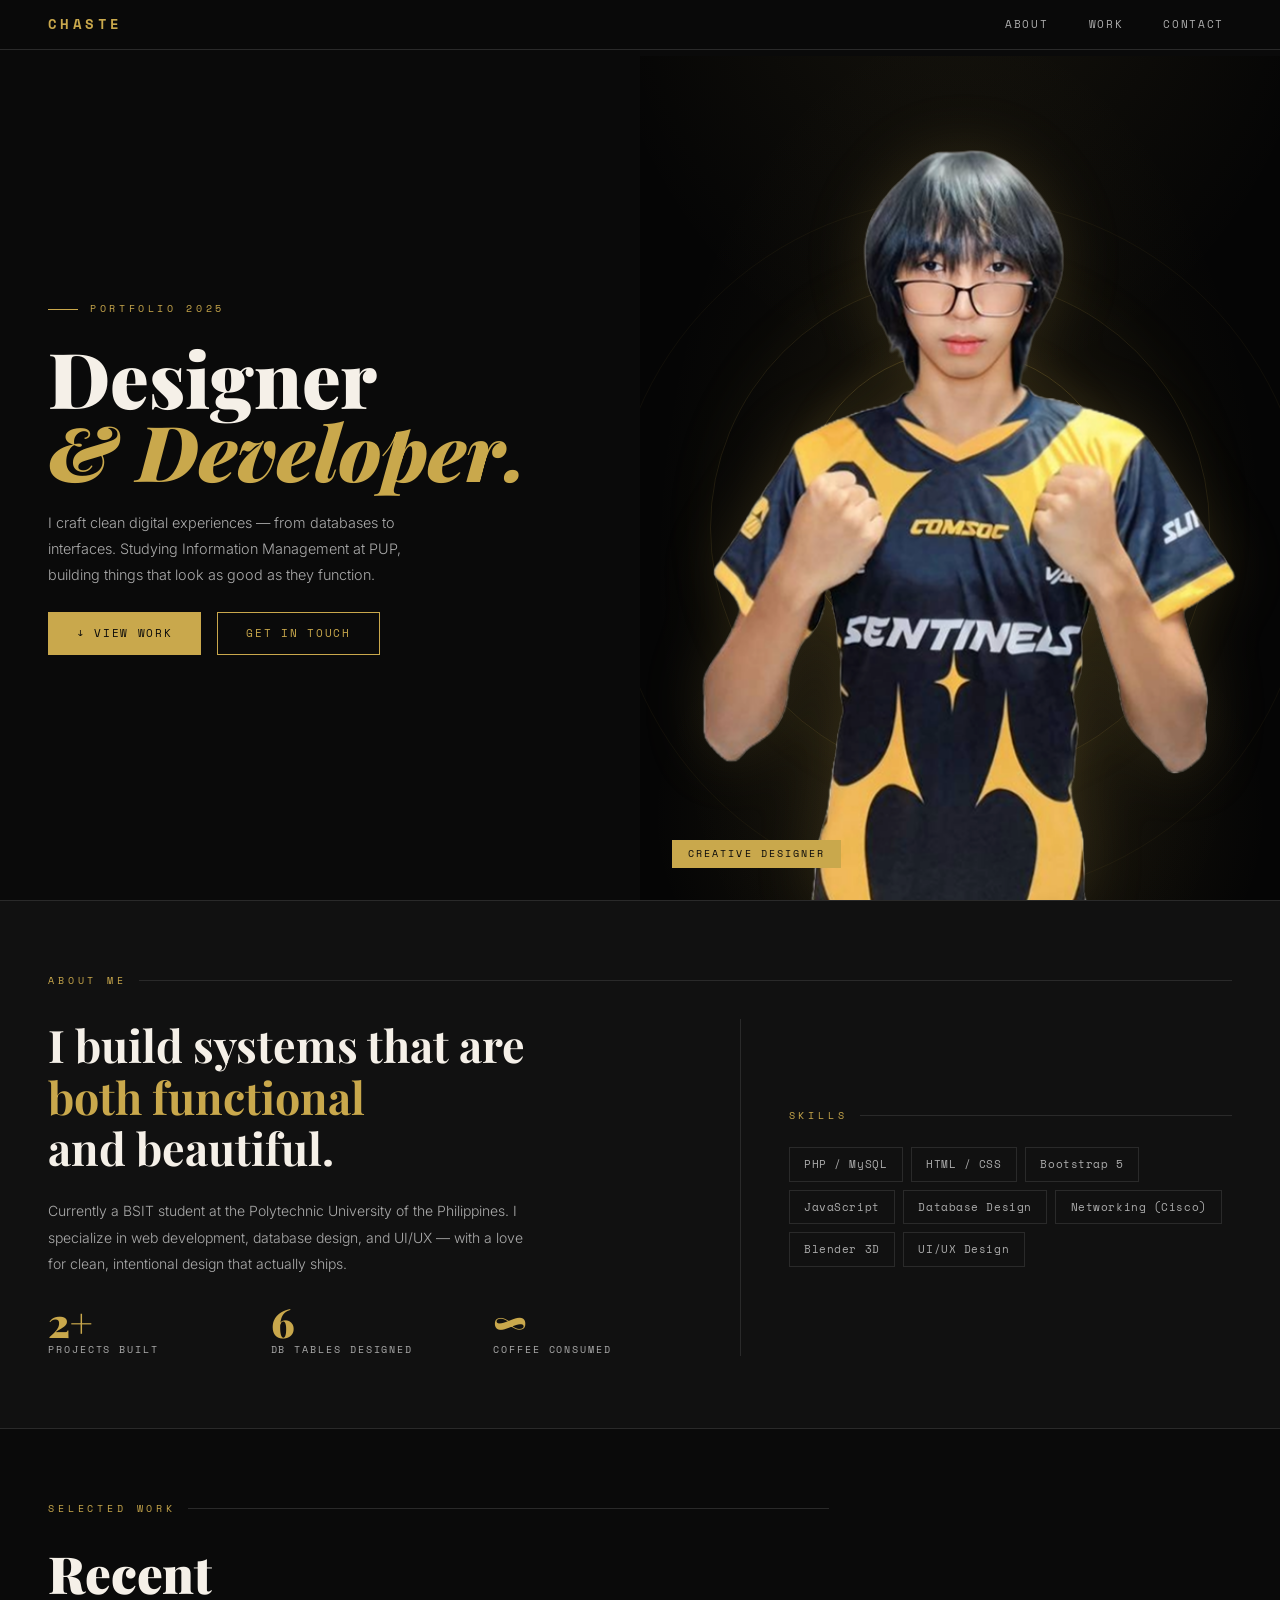
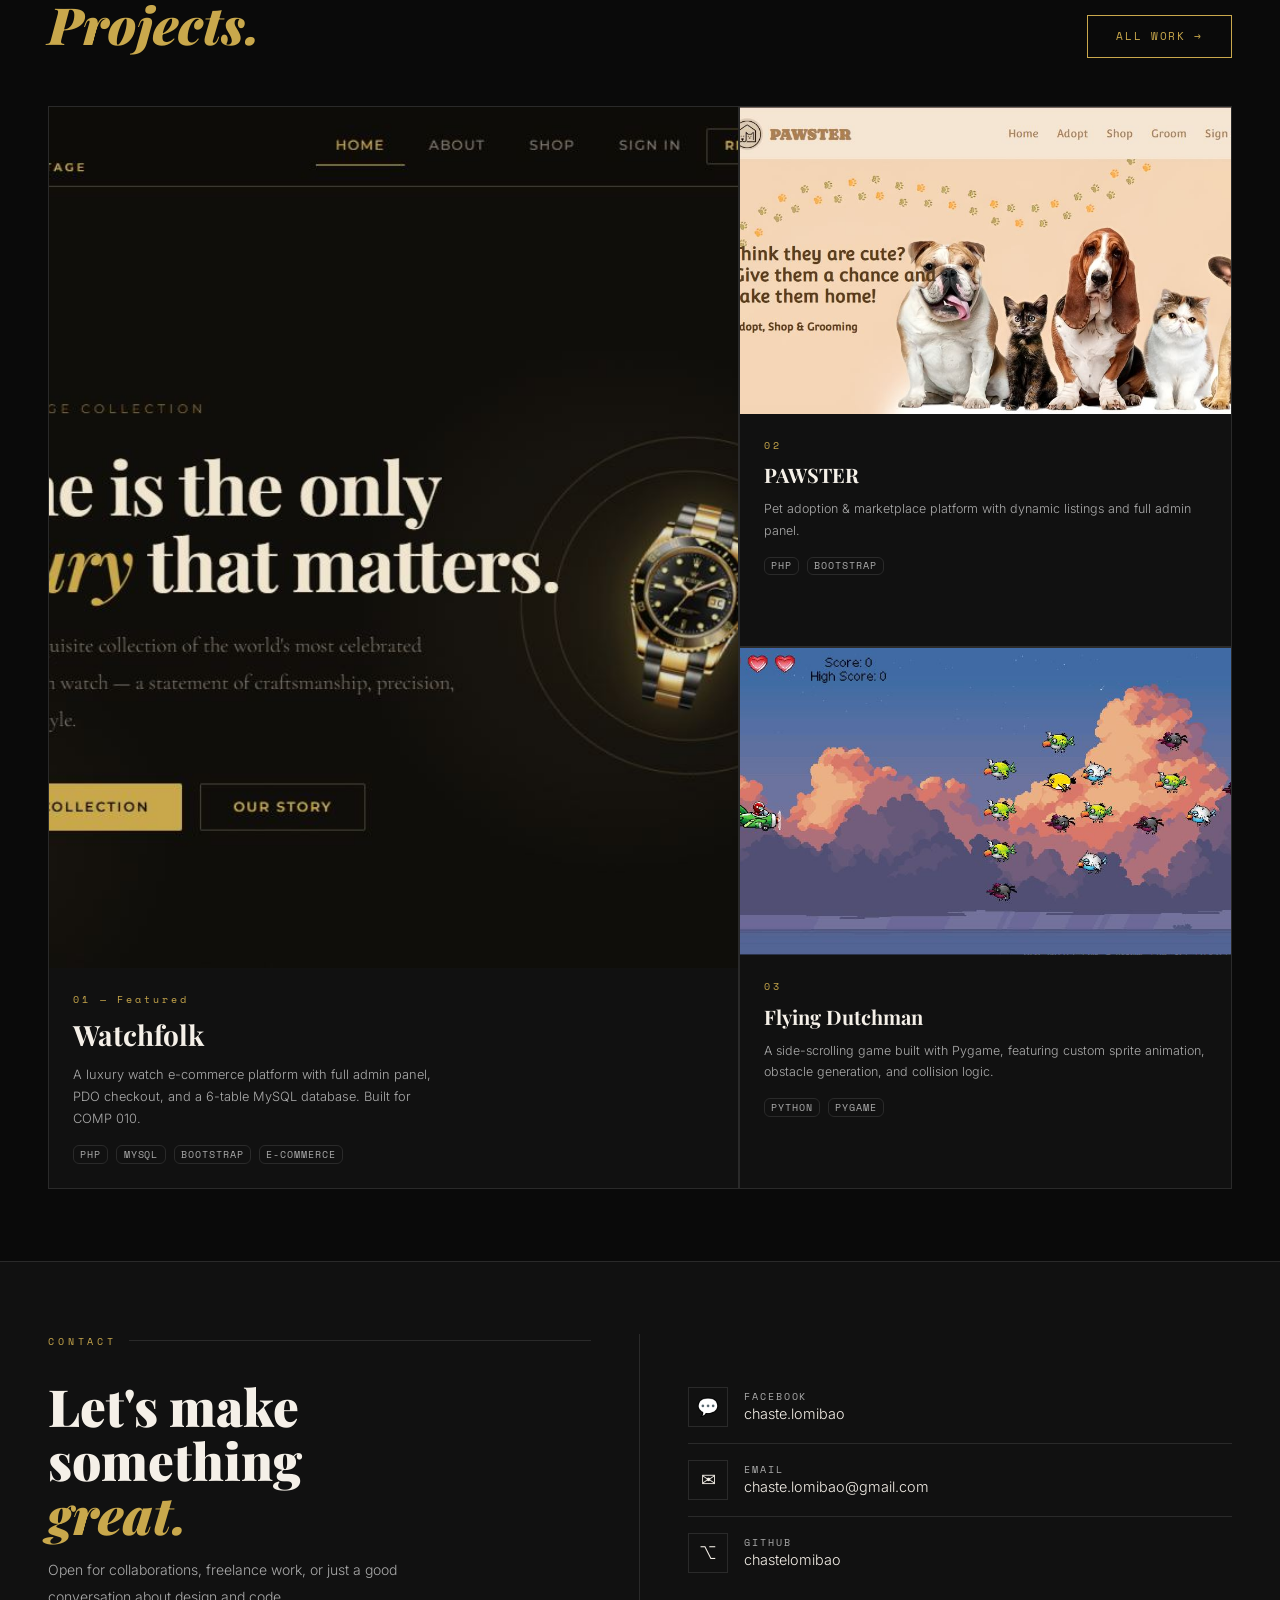
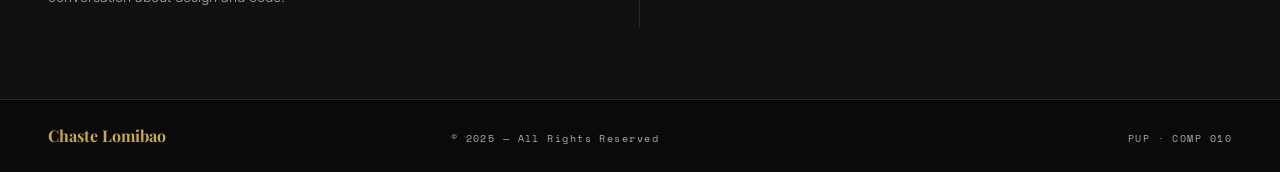
==== commit ca563203: "fixed the hero image background" ====
--- a/index.html
+++ b/index.html
@@ -31,7 +31,7 @@
   <section class="hero d-flex align-items-center border-bottom border-custom">
     <div class="container-fluid px-0">
       <div class="row g-0 align-items-stretch">
-        <div class="col-md-6 d-flex flex-column justify-content-center px-4 px-md-5 py-5 border-end border-custom">
+        <div class="col-md-6 d-flex flex-column justify-content-center px-4 px-md-5 py-5">
           <p class="hero-eyebrow mb-4">Portfolio 2025</p>
           <h1 class="hero-headline mb-4">
             Designer<br>
--- a/resources/index.css
+++ b/resources/index.css
@@ -227,33 +227,14 @@
   100% { opacity: 0; transform: translateY(-120px) scale(1.5); }
 }
 
-/* Corner accent lines */
-.hero-photo-frame::before,
-.hero-photo-frame::after {
-  content: '';
-  position: absolute;
-  z-index: 3;
-  pointer-events: none;
-}
-.hero-photo-frame::before {
-  top: -2px; left: -2px;
-  width: 40px; height: 40px;
-  border-top: 2px solid var(--gold);
-  border-left: 2px solid var(--gold);
-}
-.hero-photo-frame::after {
-  bottom: -2px; right: -2px;
-  width: 40px; height: 40px;
-  border-bottom: 2px solid var(--gold);
-  border-right: 2px solid var(--gold);
-}
+/* Corner accent lines removed */
 
 .hero-photo-frame {
   height: 100%;
   max-height: calc(100vh - 56px);
   aspect-ratio: 3 / 4;
   background: transparent;
-  border-left: 1px solid rgba(201,168,76,0.3);
+  border-left: none;
   position: relative;
   overflow: visible;
   z-index: 1;
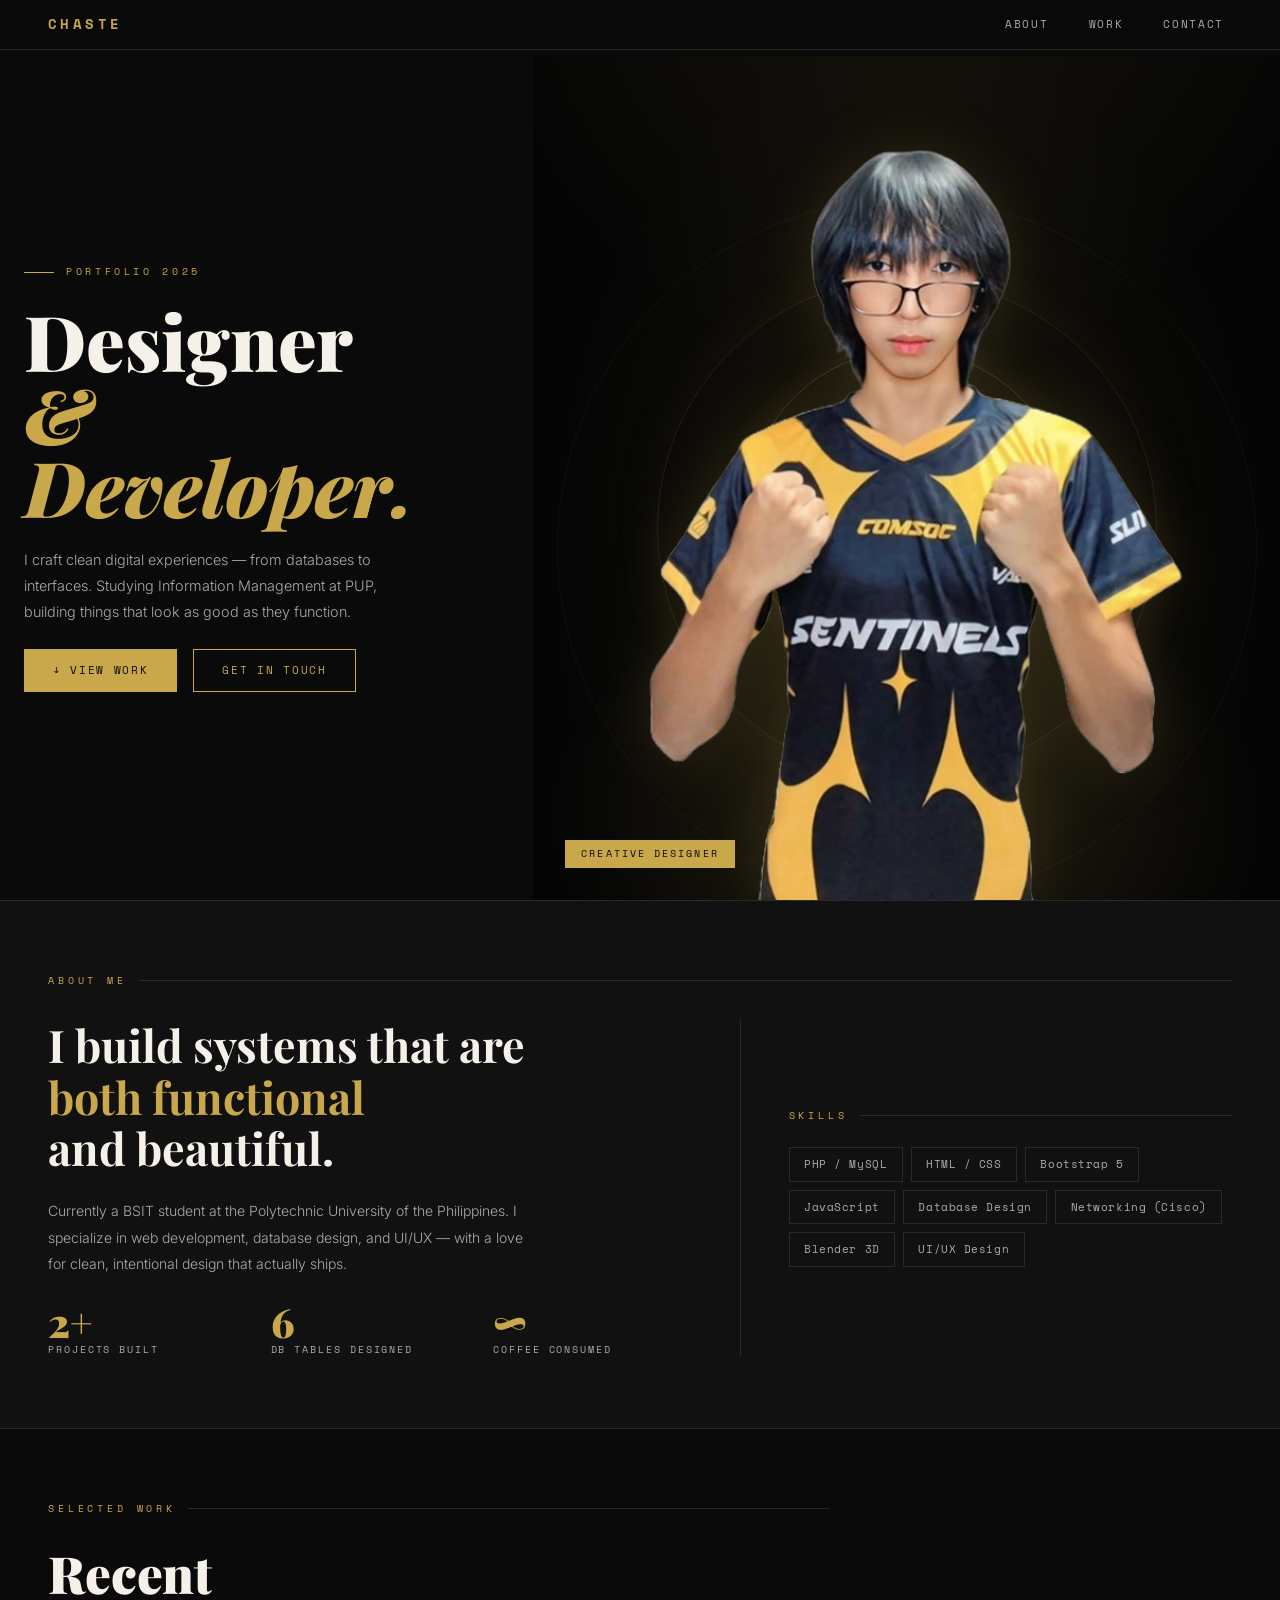
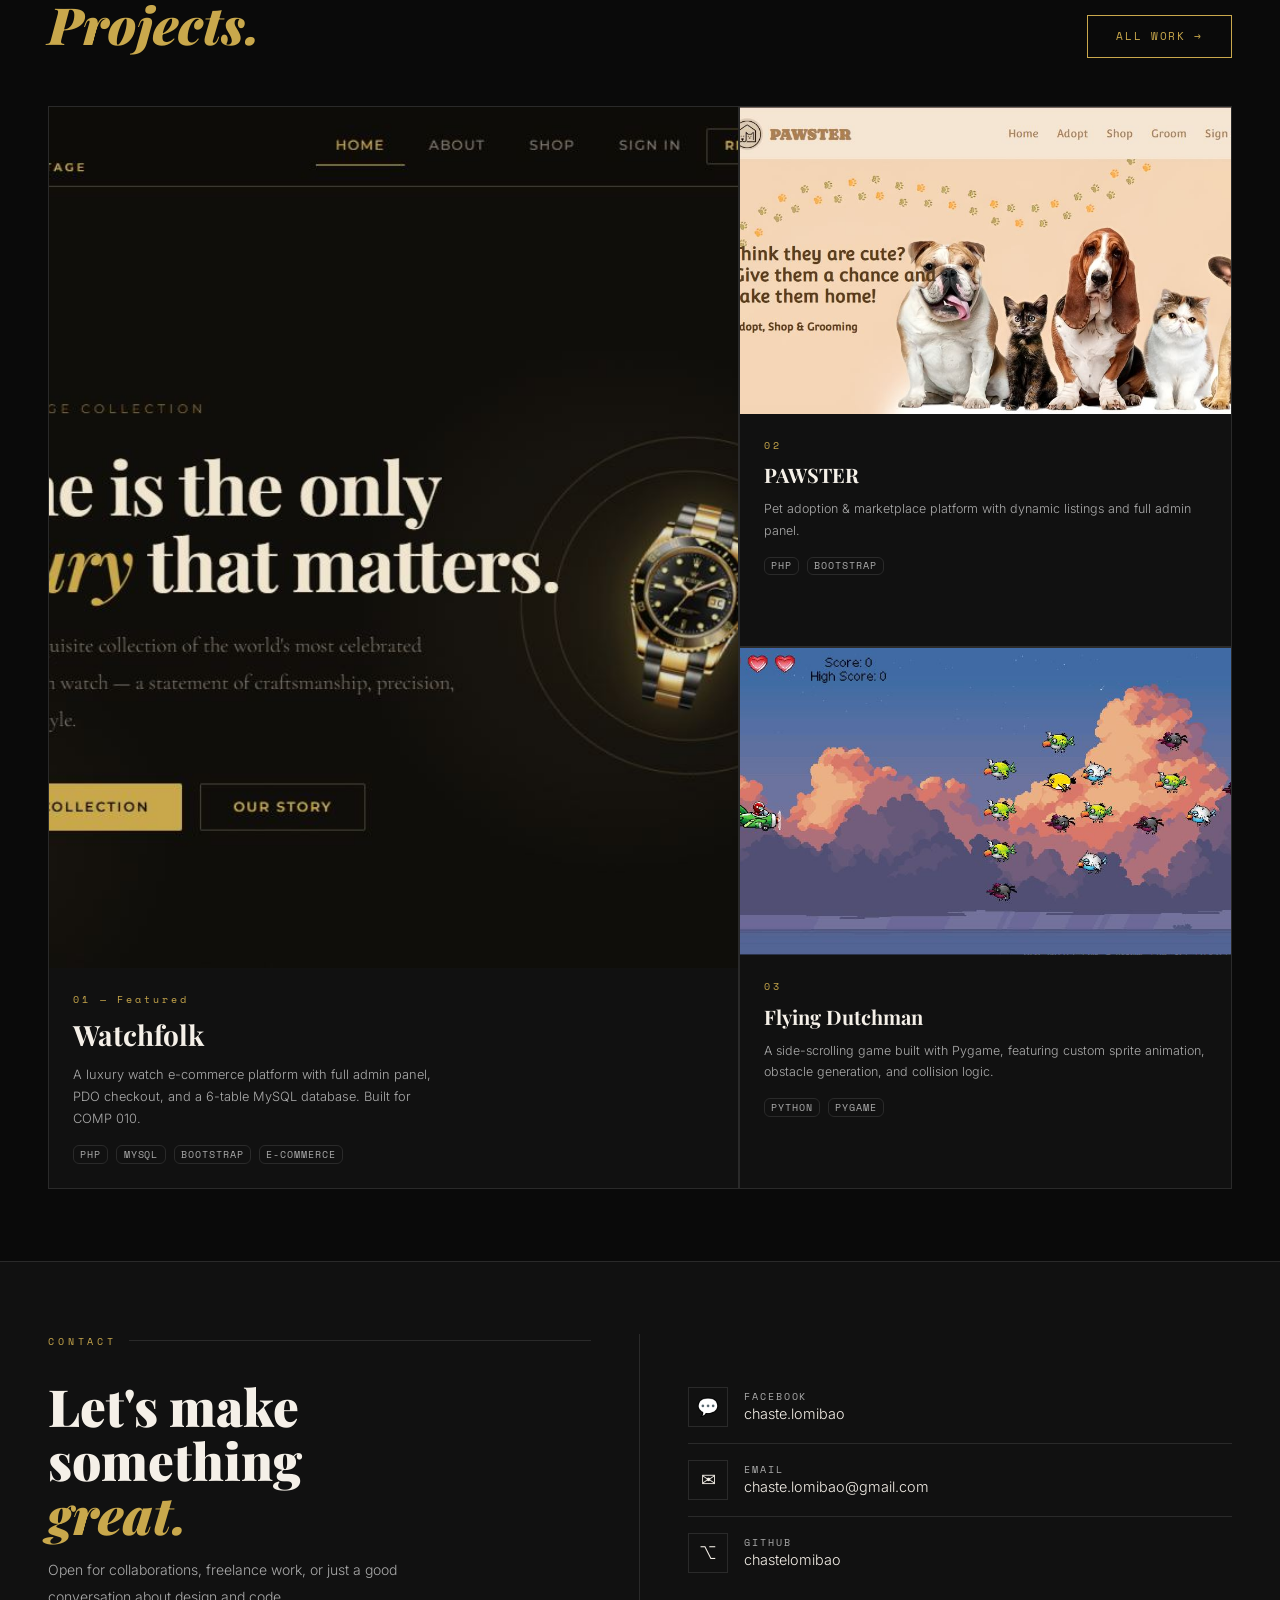
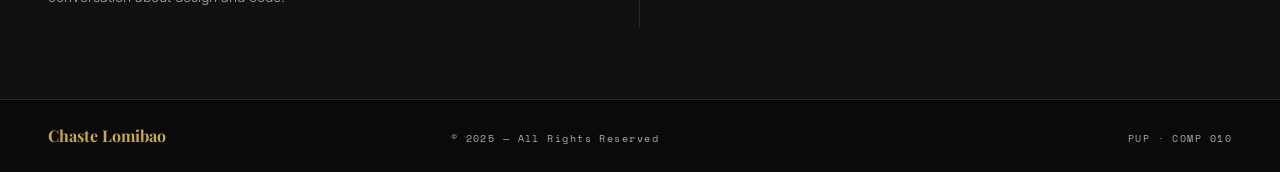
==== commit 0a5e899e: "change some designs" ====
--- a/index.html
+++ b/index.html
@@ -31,13 +31,13 @@
   <section class="hero d-flex align-items-center border-bottom border-custom">
     <div class="container-fluid px-0">
       <div class="row g-0 align-items-stretch">
-        <div class="col-md-6 d-flex flex-column justify-content-center px-4 px-md-5 py-5">
+        <div class="col-md-5 d-flex flex-column justify-content-center px-4 px-md-4 py-5" style="padding-right: 2rem !important;">
           <p class="hero-eyebrow mb-4">Portfolio 2025</p>
           <h1 class="hero-headline mb-4">
             Designer<br>
             <em>&amp; Developer.</em>
           </h1>
-          <p class="text-muted mb-4" style="font-size:0.9rem; line-height:1.8; max-width:380px;">
+          <p class="text-muted mb-4" style="font-size:0.9rem; line-height:1.8; max-width:360px;">
             I craft clean digital experiences — from databases to interfaces. Studying Information Management at PUP, building things that look as good as they function.
           </p>
           <div class="d-flex flex-wrap gap-3">
@@ -45,7 +45,7 @@
             <a href="#contact" class="btn btn-outline-gold">Get in Touch</a>
           </div>
         </div>
-        <div class="col-md-6 hero-photo-box">
+        <div class="col-md-7 hero-photo-box">
           <!-- Aura background layers -->
           <div class="hero-aura-bg">
             <div class="aura-ring aura-ring-1"></div>
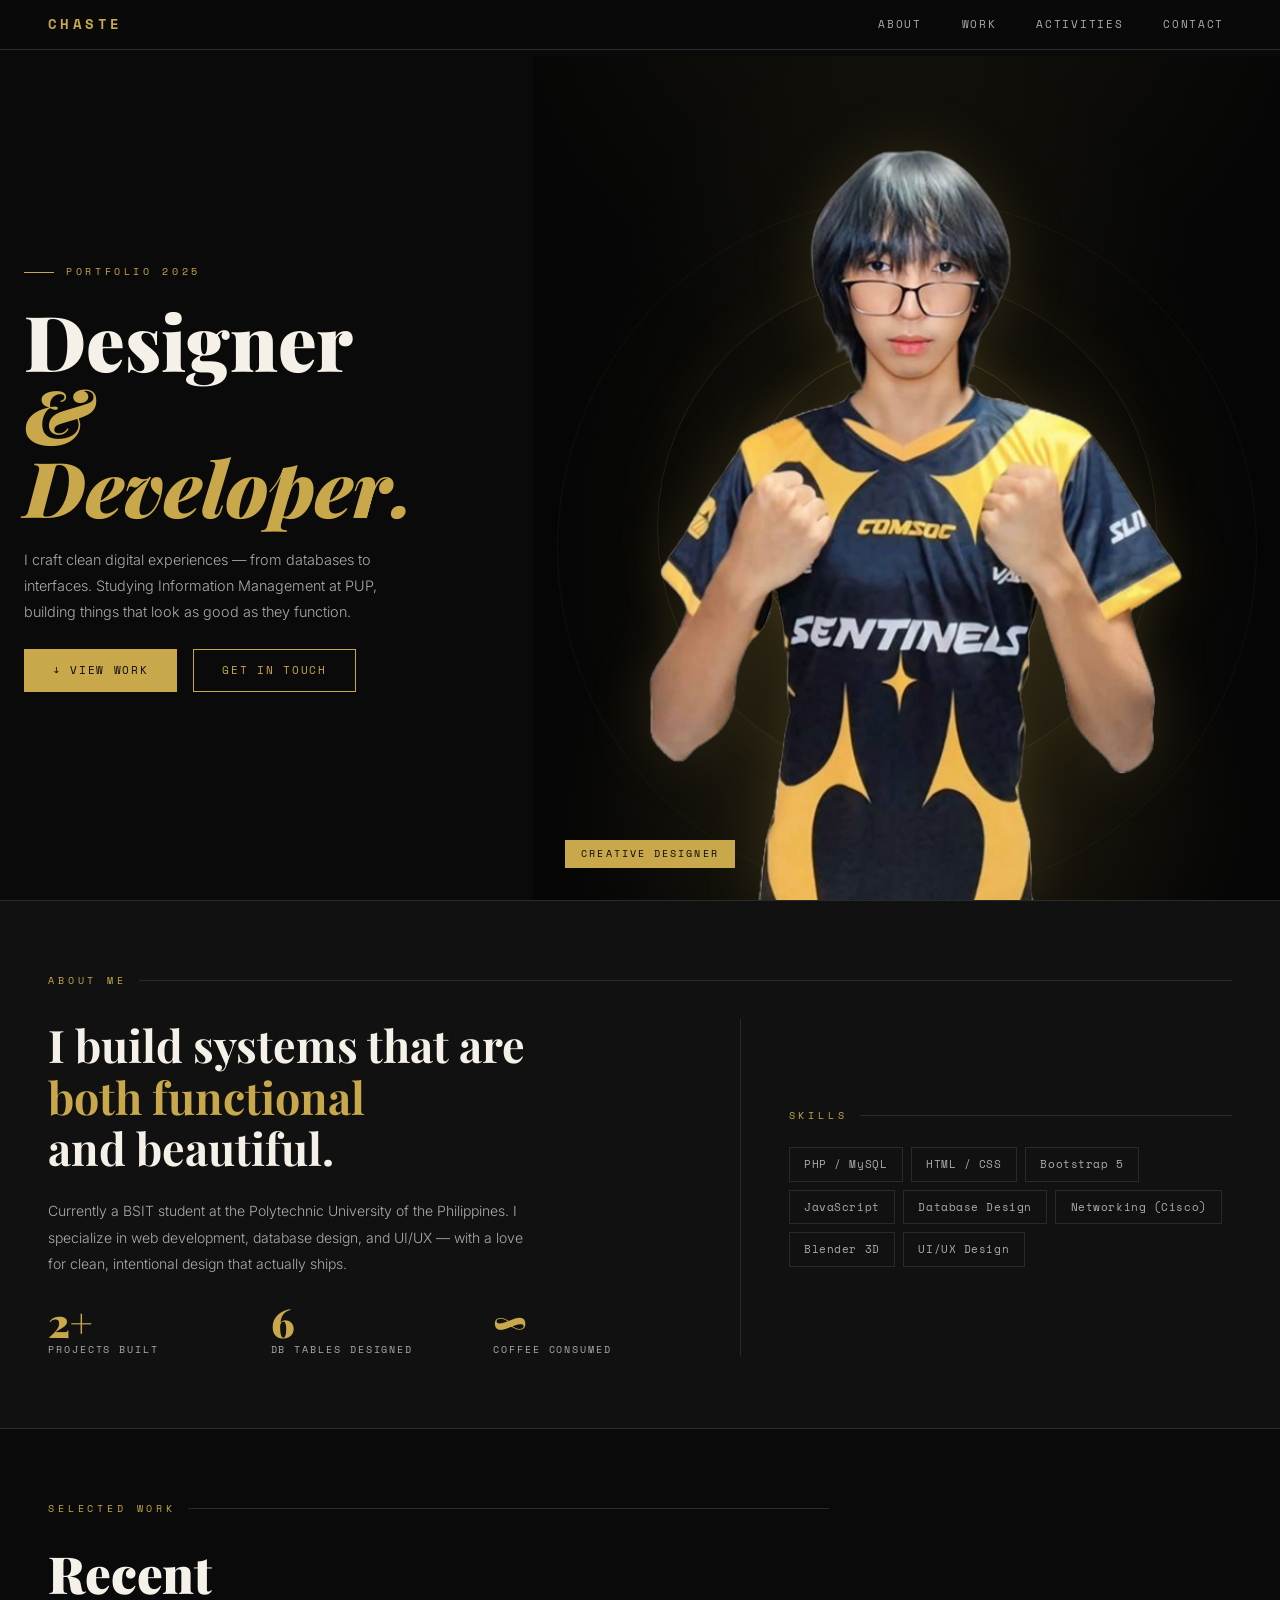
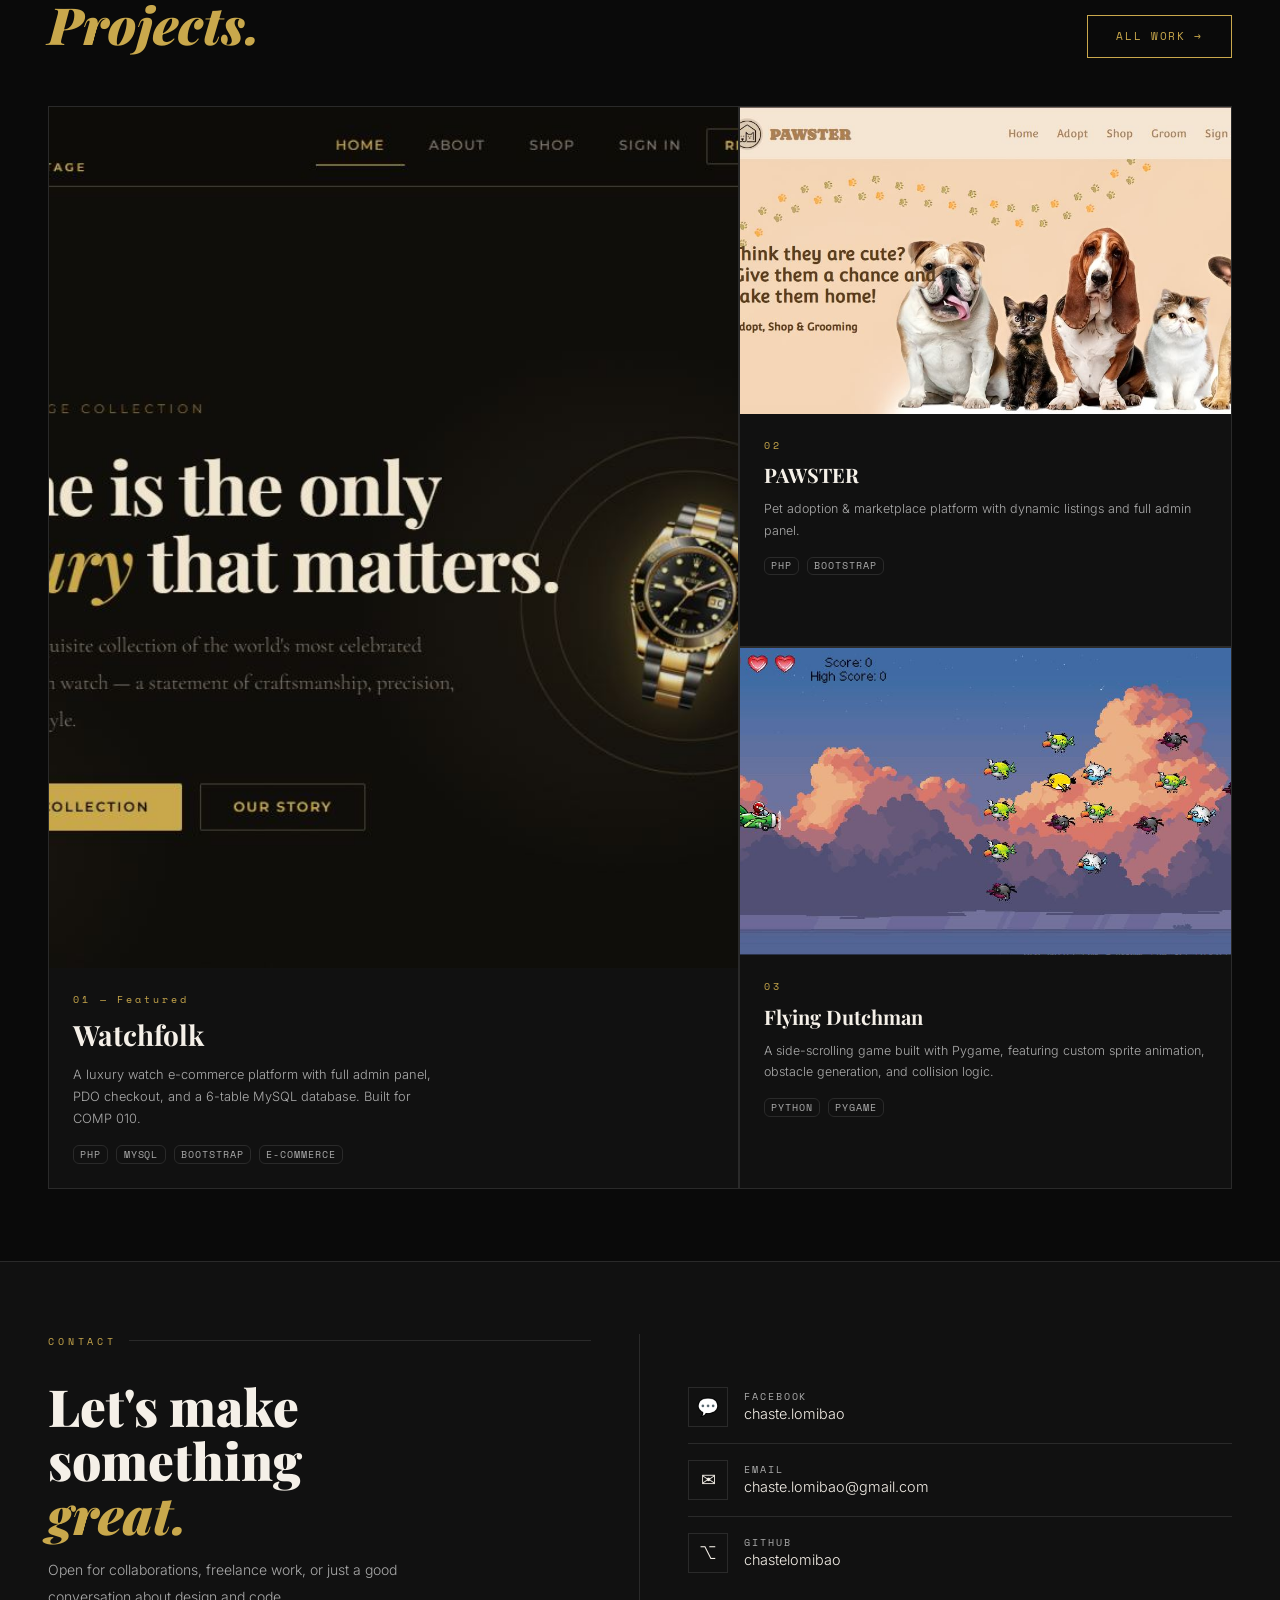
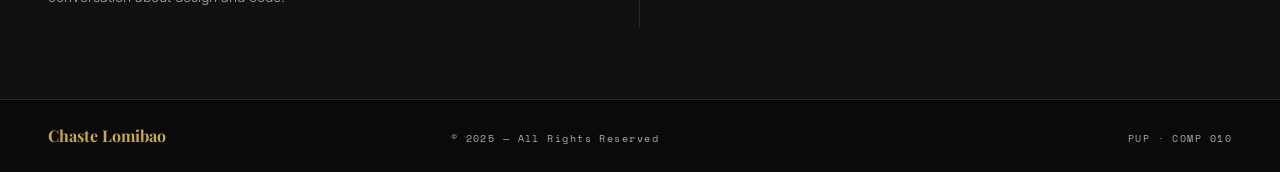
==== commit 78b1ac3f: "activity page" ====
--- a/index.html
+++ b/index.html
@@ -4,13 +4,14 @@
   <meta charset="UTF-8" />
   <meta name="viewport" content="width=device-width, initial-scale=1.0"/>
   <title>Chaste — Portfolio</title>
+  <link rel="icon" href="resources/images/logo.png" type="image/png">
   <link href="https://cdn.jsdelivr.net/npm/bootstrap@5.3.3/dist/css/bootstrap.min.css" rel="stylesheet"/>
   <link href="https://fonts.googleapis.com/css2?family=Playfair+Display:ital,wght@0,700;0,900;1,700&family=Inter:wght@300;400;500;600&family=Space+Mono:wght@400;700&display=swap" rel="stylesheet"/>
   <link rel="stylesheet" href="resources/index.css">
 </head>
 <body>
 
-  <!-- NAVBAR -->
+
   <nav class="navbar navbar-expand-md fixed-top">
     <div class="container-fluid px-4 px-md-5">
       <a class="navbar-brand" href="#">Chaste</a>
@@ -21,13 +22,14 @@
         <ul class="navbar-nav gap-md-4">
           <li class="nav-item"><a class="nav-link" href="#about">About</a></li>
           <li class="nav-item"><a class="nav-link" href="#projects">Work</a></li>
+          <li class="nav-item"><a class="nav-link" href="activities.html">Activities</a></li>
           <li class="nav-item"><a class="nav-link" href="#contact">Contact</a></li>
         </ul>
       </div>
     </div>
   </nav>
 
-  <!-- HERO -->
+
   <section class="hero d-flex align-items-center border-bottom border-custom">
     <div class="container-fluid px-0">
       <div class="row g-0 align-items-stretch">
@@ -46,7 +48,7 @@
           </div>
         </div>
         <div class="col-md-7 hero-photo-box">
-          <!-- Aura background layers -->
+          
           <div class="hero-aura-bg">
             <div class="aura-ring aura-ring-1"></div>
             <div class="aura-ring aura-ring-2"></div>
@@ -62,7 +64,7 @@
     </div>
   </section>
 
-  <!-- ABOUT -->
+
   <section class="bg-charcoal border-bottom border-custom py-5" id="about">
     <div class="container-fluid px-4 px-md-5 py-4">
       <div class="section-label">About Me</div>
@@ -108,7 +110,7 @@
     </div>
   </section>
 
-  <!-- PROJECTS -->
+
   <section class="py-5" id="projects">
     <div class="container-fluid px-4 px-md-5 py-4">
       <div class="row align-items-end mb-5">
@@ -122,7 +124,7 @@
       </div>
 
       <div class="row g-0">
-        <!-- Featured -->
+       
         <div class="col-lg-7">
           <div class="project-card featured h-100" data-lightbox="resources/images/watchfolk.JPG" data-title="Watchfolk" data-desc="A luxury watch e-commerce platform with full admin panel, PDO checkout, and a 6-table MySQL database. Built for COMP 010.">
             <div class="project-thumb">
@@ -143,7 +145,7 @@
           </div>
         </div>
 
-        <!-- Side cards -->
+    
         <div class="col-lg-5">
           <div class="row g-0 h-100">
             <div class="col-12">
@@ -186,7 +188,7 @@
     </div>
   </section>
 
-  <!-- CONTACT -->
+ 
   <section class="bg-charcoal border-top border-custom py-5" id="contact">
     <div class="container-fluid px-4 px-md-5 py-4">
       <div class="row">
@@ -228,7 +230,7 @@
     </div>
   </section>
 
-  <!-- FOOTER -->
+
   <footer class="py-4">
     <div class="container-fluid px-4 px-md-5">
       <div class="row align-items-center text-center text-md-start">
@@ -245,7 +247,7 @@
     </div>
   </footer>
 
-  <!-- LIGHTBOX MODAL -->
+
   <div id="lightbox" class="lightbox-overlay" role="dialog" aria-modal="true">
     <button class="lightbox-close" id="lightboxClose" aria-label="Close">✕</button>
     <div class="lightbox-inner">
--- a/resources/index.css
+++ b/resources/index.css
@@ -507,3 +507,16 @@
   .aura-ring-2 { width: 340px; height: 340px; }
   .aura-ring-3 { width: 460px; height: 460px; }
 }
+
+.activities-header { padding-top: 56px; }
+
+.activity-card .project-thumb { position: relative; }
+.activity-card .project-thumb .ph-text { font-size: 2.5rem; }
+.activity-card .project-thumb img {
+  position: absolute;
+  inset: 0;
+}
+.activity-card:hover .project-thumb { transform: none; }
+
+.activity-card.upcoming { opacity: 0.55; }
+.activity-card.upcoming:hover { border-color: var(--border); }
